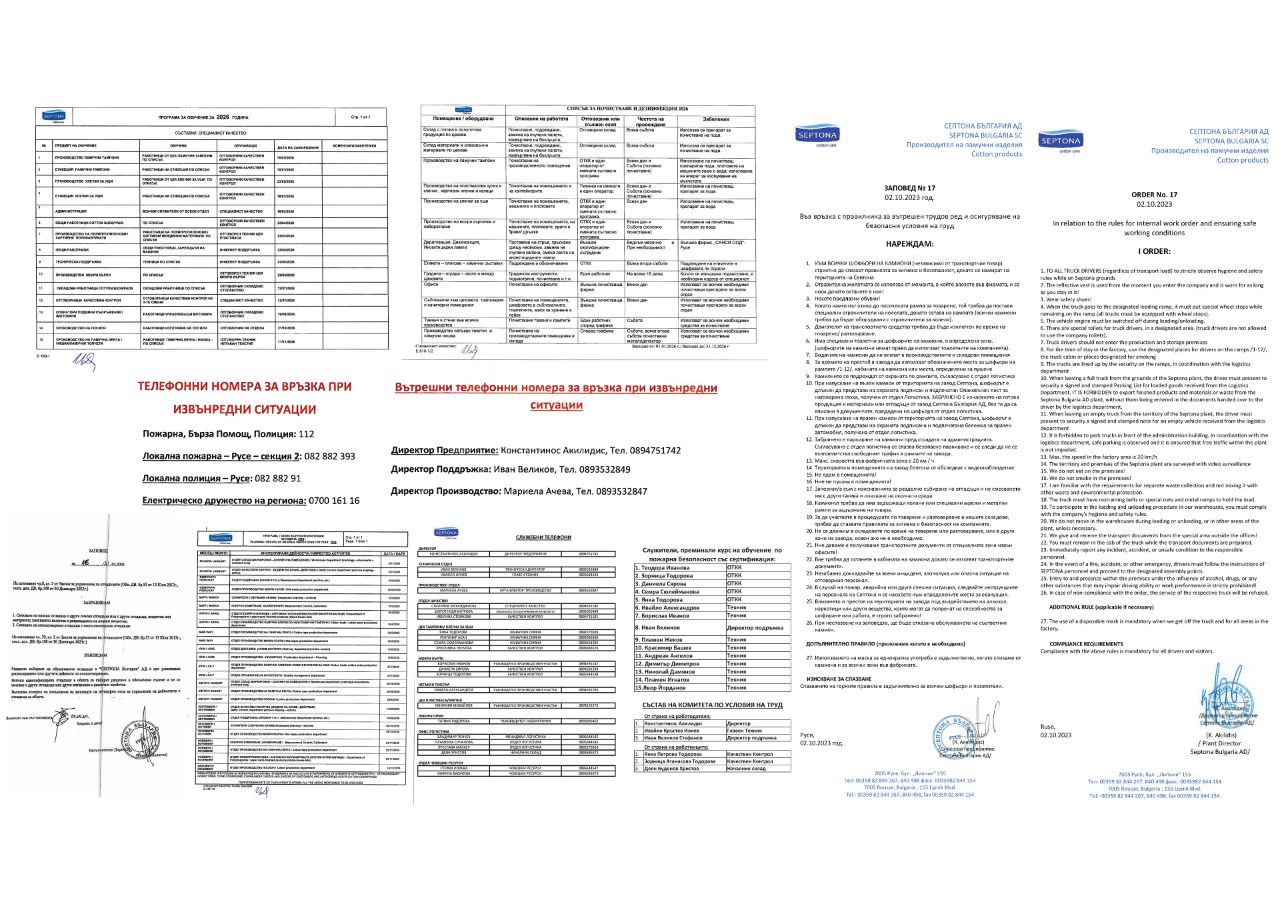
==== apk/app/src/main/assets/web/index.html @ a7119142 "v3: robust offline APK + CI auto-build APK: - Bundle full web app under assets/web/ — first-run copy" ====
<!doctype html>
<html lang="bg">
<head>
  <meta charset="utf-8" />
  <meta name="viewport" content="width=3840, initial-scale=1" />
  <meta http-equiv="X-UA-Compatible" content="IE=edge" />
  <title>Septona Bulgaria — Информационно табло</title>
  <link rel="preload" as="image" href="assets/board.jpg" />
  <link rel="preload" as="image" href="assets/cotton-bg-1.jpg" />
  <link rel="preload" as="image" href="assets/septona-logo.png" />
  <link rel="stylesheet" href="style.css" />
</head>
<body>

  <!-- ============ DOCS VIEW ============ -->
  <section class="view view-docs is-active" id="docsView" aria-label="Документи">
    <img class="board-img" src="assets/board.jpg" alt="Информационно табло — актуални заповеди, програми и телефони" />
    <!-- Sub-pixel drift wrapper handles pixel-level anti-burn-in shift -->
  </section>

  <!-- ============ SPLASH VIEW (burn-in relief) ============ -->
  <section class="view view-splash" id="splashView" aria-hidden="true">
    <div class="stage">
      <div class="bg-slide bg-slide-1 is-active" id="bgSlide1"></div>
      <div class="bg-slide bg-slide-2"          id="bgSlide2"></div>
      <div class="bg-vignette"></div>

      <div class="particles" id="particles"></div>

      <div class="live-clock">
        <div class="clock-time" id="clockTime">00:00:00</div>
        <div class="clock-date" id="clockDate"></div>
      </div>

      <div class="logo-center">
        <img class="logo-img" src="assets/septona-logo.png" alt="Septona Bulgaria" />
      </div>
    </div>
  </section>

  <script src="app.js"></script>
</body>
</html>
---- apk/app/src/main/assets/web/style.css ----
/* =========================================================
   iiyama LH6560UHS-B2AG · 3840 × 2160 signage
   - Docs view: full-screen master board image
   - Splash view: crossfading Septona cotton bg + particles + logo + clock
   - Views crossfade every 15 min (docs) / 30 s (splash)
   ========================================================= */

:root {
  --ease-out: cubic-bezier(0.16, 1, 0.3, 1);
  --splash-bg: #07102e;
}

*, *::before, *::after { box-sizing: border-box; margin: 0; padding: 0; }

html, body {
  width: 100%; height: 100%;
  overflow: hidden;
  background: #000;
  font-family: 'Helvetica Neue', 'Segoe UI', Arial, sans-serif;
  -webkit-font-smoothing: antialiased;
  color: #fff;
  user-select: none;
}

/* ---------- View system: two full-screen layers, crossfaded ---------- */
.view {
  position: fixed;
  inset: 0;
  opacity: 0;
  pointer-events: none;
  transition: opacity 1.6s ease-in-out;
  z-index: 1;
}
.view.is-active {
  opacity: 1;
  z-index: 2;
}

/* =========================================================
   DOCS VIEW
   ========================================================= */
.view-docs {
  background: #ffffff;
  display: block;
}

.board-img {
  display: block;
  width: 100vw;
  height: 100vh;
  object-fit: contain;
  object-position: center;
  /* Sub-pixel drift to shift the entire image ±3 px over 10 minutes.
     Prevents static pixels from developing burn-in without being noticeable. */
  animation: pixel-drift 600s ease-in-out infinite;
  will-change: transform;
}

@keyframes pixel-drift {
  0%   { transform: translate(0px,  0px); }
  25%  { transform: translate(3px,  2px); }
  50%  { transform: translate(-2px, 3px); }
  75%  { transform: translate(2px, -3px); }
  100% { transform: translate(0px,  0px); }
}

/* =========================================================
   SPLASH VIEW  (adapted from provided s.html)
   ========================================================= */
.view-splash { background: var(--splash-bg); }

.stage {
  position: relative;
  width: 100vw; height: 100vh;
  overflow: hidden;
}

/* Background crossfade */
.bg-slide {
  position: absolute; inset: 0;
  background-size: cover;
  background-position: center;
  z-index: 1;
  opacity: 0;
  transition: opacity 2.4s ease-in-out;
}
.bg-slide.is-active { opacity: 1; }
.bg-slide-1 { background-image: url('assets/cotton-bg-2.jpg'); }
.bg-slide-2 { background-image: url('assets/cotton-bg-1.jpg'); }

/* Vignette overlay */
.bg-vignette {
  position: absolute; inset: 0;
  z-index: 2;
  background: radial-gradient(
    ellipse 60% 60% at 50% 50%,
    rgba(12, 12, 15, 0.30) 0%,
    rgba(22, 19, 19, 0.21) 100%
  );
  pointer-events: none;
}

/* Floating particles */
.particles {
  position: absolute; inset: 0;
  z-index: 3;
  pointer-events: none;
}
.particle {
  position: absolute;
  border-radius: 50%;
  background: rgba(255, 255, 255, 0.72);
  filter: blur(1px);
  animation: floatUp linear infinite;
}
@keyframes floatUp {
  0%   { transform: translateY(0)     translateX(0);   opacity: 0; }
  5%   { opacity: 1; }
  95%  { opacity: 0.4; }
  100% { transform: translateY(-110vh) translateX(30px); opacity: 0; }
}

/* Clock (top-right) */
.live-clock {
  position: absolute;
  top: clamp(24px, 3vh, 60px);
  right: clamp(32px, 4vw, 80px);
  z-index: 12;
  text-align: right;
  opacity: 0;
  animation: riseIn 0.9s 0.6s var(--ease-out) forwards;
}
.clock-time {
  font-size: clamp(32px, 3.2vw, 76px);
  font-weight: 200;
  color: rgba(255,255,255,0.92);
  letter-spacing: 0.06em;
  font-variant-numeric: tabular-nums;
  text-shadow: 0 2px 22px rgba(0,0,0,0.65);
}
.clock-date {
  font-size: clamp(12px, 0.95vw, 22px);
  color: rgba(255,255,255,0.55);
  letter-spacing: 0.16em;
  text-transform: uppercase;
  margin-top: 6px;
  text-shadow: 0 1px 10px rgba(0,0,0,0.5);
}

/* Centered pulsing logo */
.logo-center {
  position: absolute; inset: 0;
  z-index: 10;
  display: flex;
  align-items: center;
  justify-content: center;
  opacity: 0;
  animation: riseIn 1.2s 0.4s var(--ease-out) forwards;
}
.logo-img {
  width: clamp(360px, 40vw, 1400px);
  height: auto;
  filter:
    drop-shadow(0 0 60px rgba(255, 255, 255, 0.55))
    drop-shadow(0 4px 20px rgba(255, 255, 255, 0.8));
  animation: logoPulse 7s 1.6s ease-in-out infinite;
}
@keyframes logoPulse {
  0%, 100% {
    filter:
      drop-shadow(0 0 50px rgba(255, 255, 255, 1))
      drop-shadow(0 4px 20px rgba(255, 255, 255, 0.92));
  }
  50% {
    filter:
      drop-shadow(0 0 80px rgba(255, 255, 255, 0.40))
      drop-shadow(0 6px 28px rgba(114, 114, 114, 0.65));
  }
}

@keyframes riseIn {
  from { opacity: 0; transform: translateY(22px); }
  to   { opacity: 1; transform: translateY(0); }
}
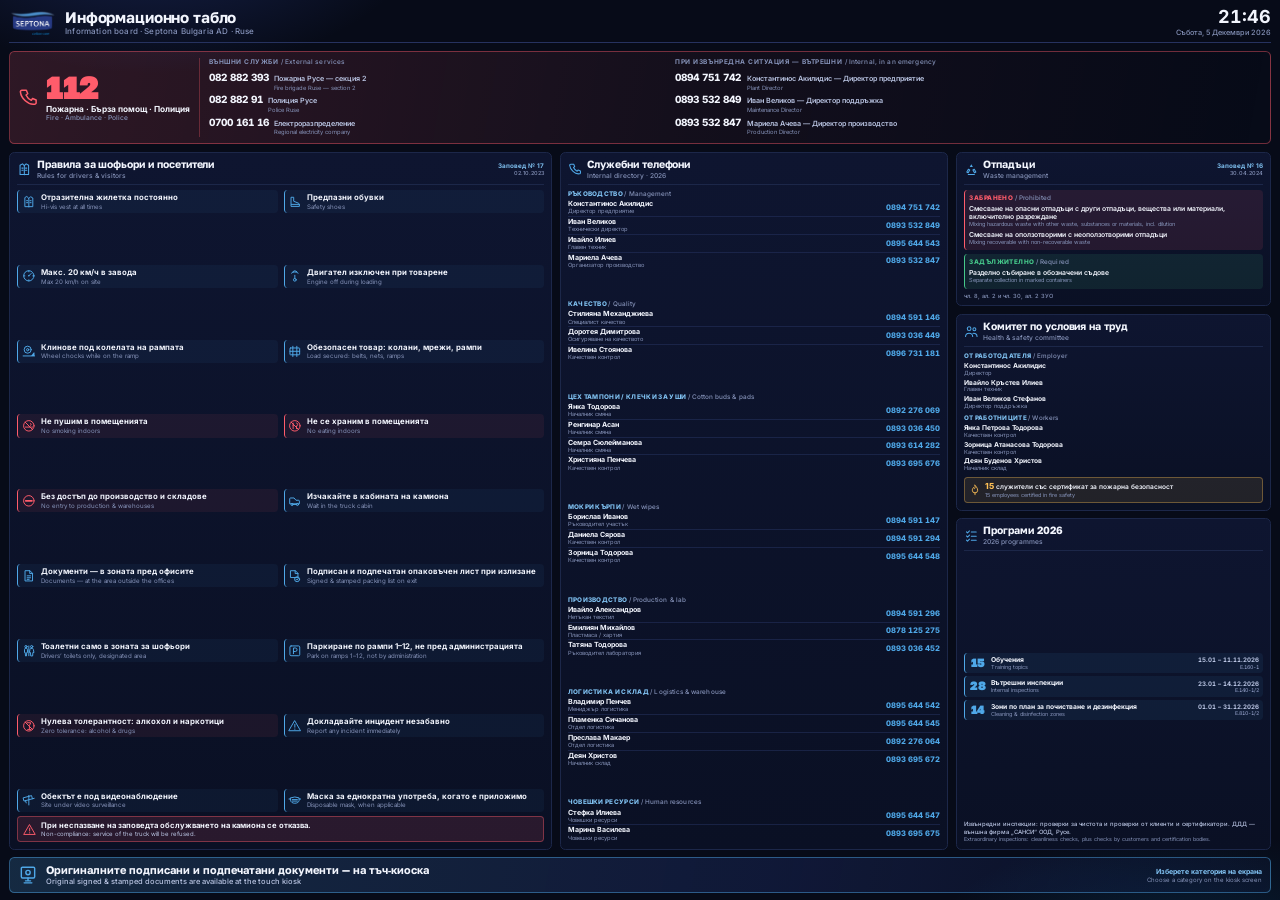
==== commit 3bcc8b39: "Replace rasterised board with live HTML at true panel resolution The docs view was a single 3840x216" ====
--- a/apk/app/src/main/assets/web/index.html
+++ b/apk/app/src/main/assets/web/index.html
@@ -2,20 +2,426 @@
 <html lang="bg">
 <head>
   <meta charset="utf-8" />
-  <meta name="viewport" content="width=3840, initial-scale=1" />
+  <!-- Must be device-width: a fixed width=3840 combined with initial-scale=1 makes the
+       panel render only the top-left 1920x1080 of the page. -->
+  <meta name="viewport" content="width=device-width, initial-scale=1, maximum-scale=1, minimum-scale=1, user-scalable=no, viewport-fit=cover" />
   <meta http-equiv="X-UA-Compatible" content="IE=edge" />
   <title>Septona Bulgaria — Информационно табло</title>
-  <link rel="preload" as="image" href="assets/board.jpg" />
+  <!-- No `crossorigin` here on purpose: the APK loads this page from a file://
+       origin, where a CORS-mode font fetch is rejected outright. Same-origin
+       preload works on both file:// and https://. -->
+  <link rel="preload" as="font" type="font/woff2" href="assets/fonts/golos-cyrillic.woff2" />
+  <link rel="preload" as="font" type="font/woff2" href="assets/fonts/inter-cyrillic.woff2" />
   <link rel="preload" as="image" href="assets/cotton-bg-1.jpg" />
   <link rel="preload" as="image" href="assets/septona-logo.png" />
   <link rel="stylesheet" href="style.css" />
 </head>
 <body>
 
+<!-- ============================================================
+     ICON SPRITE
+     ISO-7010-inspired pictograms. Stroke-based, inherit currentColor,
+     so a single sprite serves every accent colour on the board.
+     ============================================================ -->
+<svg class="sprite" aria-hidden="true" focusable="false">
+  <defs>
+    <!-- hi-vis vest -->
+    <symbol id="i-vest" viewBox="0 0 24 24">
+      <path d="M9 3l3 3 3-3 4 2.2v15.3H5V5.2z"/><path d="M12 6v15"/>
+      <path d="M8 10h2M8 13.5h2M14 10h2M14 13.5h2"/>
+    </symbol>
+    <!-- safety boot -->
+    <symbol id="i-boot" viewBox="0 0 24 24">
+      <path d="M6 4h4v7l8 3.2c1.4.6 2 1.6 2 3.1V20H6z"/><path d="M6 16.5h14"/>
+    </symbol>
+    <!-- speed limit -->
+    <symbol id="i-speed" viewBox="0 0 24 24">
+      <circle cx="12" cy="12" r="9"/><path d="M12 12l4.2-4.2"/><circle cx="12" cy="12" r="1.4" fill="currentColor" stroke="none"/>
+      <path d="M12 3v2M21 12h-2M12 21v-2M3 12h2"/>
+    </symbol>
+    <!-- engine off -->
+    <symbol id="i-engine" viewBox="0 0 24 24">
+      <path d="M8.5 4.5a5 5 0 017 0"/><path d="M6.2 7.2a8.5 8.5 0 0111.6 0"/>
+      <path d="M12 11v5"/><circle cx="12" cy="19" r="2.4"/>
+    </symbol>
+    <!-- wheel chock -->
+    <symbol id="i-chock" viewBox="0 0 24 24">
+      <circle cx="10" cy="10" r="6.2"/><circle cx="10" cy="10" r="2"/>
+      <path d="M2 21h20"/><path d="M16 21l4.5-6H22v6z" fill="currentColor" stroke="none"/>
+    </symbol>
+    <!-- secured load -->
+    <symbol id="i-strap" viewBox="0 0 24 24">
+      <rect x="3.5" y="7" width="17" height="12" rx="1"/><path d="M8.5 4v18M15.5 4v18"/>
+      <path d="M3.5 12.8h17"/>
+    </symbol>
+    <!-- no smoking -->
+    <symbol id="i-nosmoke" viewBox="0 0 24 24">
+      <circle cx="12" cy="12" r="9.2"/><path d="M5.5 5.5L18.5 18.5"/>
+      <path d="M6 14.2h9"/><path d="M17 14.2h1.6"/><path d="M15 11.2c1.6-.9 1.6-2.4 0-3.4"/>
+    </symbol>
+    <!-- no eating -->
+    <symbol id="i-noeat" viewBox="0 0 24 24">
+      <circle cx="12" cy="12" r="9.2"/><path d="M5.5 5.5L18.5 18.5"/>
+      <path d="M9 7.2v4.2M9 11.4V17"/><path d="M15 7.2c1.4 0 2 1 2 2.4S16.4 12 15 12v5"/>
+    </symbol>
+    <!-- no entry -->
+    <symbol id="i-noentry" viewBox="0 0 24 24">
+      <circle cx="12" cy="12" r="9.2"/><path d="M6.6 12h10.8" stroke-width="3.2"/>
+    </symbol>
+    <!-- stay in cabin -->
+    <symbol id="i-cabin" viewBox="0 0 24 24">
+      <path d="M3 16.5V8.5A1.5 1.5 0 014.5 7h6.2l3.3 4h4.5A1.5 1.5 0 0120 12.5v4z"/>
+      <circle cx="7.2" cy="18.4" r="1.9"/><circle cx="16.6" cy="18.4" r="1.9"/>
+      <path d="M9 18.4h5.7"/>
+    </symbol>
+    <!-- documents -->
+    <symbol id="i-doc" viewBox="0 0 24 24">
+      <path d="M6 3h8l4.5 4.5V21H6z"/><path d="M13.6 3v5h4.9"/><path d="M9 12h6M9 15.4h6M9 18.2h3.6"/>
+    </symbol>
+    <!-- signed &amp; stamped -->
+    <symbol id="i-stamp" viewBox="0 0 24 24">
+      <path d="M5 3h8l4.5 4.5V15H5z"/><path d="M12.6 3v5h4.9"/>
+      <circle cx="16" cy="18" r="4.4"/><path d="M14.1 18l1.5 1.6 2.5-3"/>
+    </symbol>
+    <!-- toilets -->
+    <symbol id="i-toilet" viewBox="0 0 24 24">
+      <circle cx="7" cy="4.6" r="2"/><path d="M7 7.2c-1.7 0-2.6 1-2.6 2.6V15h1.3l.5 6h1.6l.5-6h1.3V9.8C9.6 8.2 8.7 7.2 7 7.2z"/>
+      <circle cx="17" cy="4.6" r="2"/><path d="M17 7.2c-1.8 0-2.7 1-3 2.6L13 15h1.9l.4 6h3.4l.4-6H21l-1-5.2c-.3-1.6-1.2-2.6-3-2.6z"/>
+      <path d="M12 3.4v17.2"/>
+    </symbol>
+    <!-- parking -->
+    <symbol id="i-parking" viewBox="0 0 24 24">
+      <rect x="3.4" y="3.4" width="17.2" height="17.2" rx="2"/>
+      <path d="M9.6 17V7h3.2a3.1 3.1 0 010 6.2H9.6"/>
+    </symbol>
+    <!-- no alcohol / drugs -->
+    <symbol id="i-noalcohol" viewBox="0 0 24 24">
+      <circle cx="12" cy="12" r="9.2"/><path d="M5.5 5.5L18.5 18.5"/>
+      <path d="M8.6 6.6h6.8l-2.4 5v5.8"/><path d="M10 18.6h5.2"/>
+    </symbol>
+    <!-- report incident -->
+    <symbol id="i-alert" viewBox="0 0 24 24">
+      <path d="M12 3.4L22 20.6H2z"/><path d="M12 9.4v5"/>
+      <circle cx="12" cy="17.6" r="1.1" fill="currentColor" stroke="none"/>
+    </symbol>
+    <!-- CCTV -->
+    <symbol id="i-cctv" viewBox="0 0 24 24">
+      <path d="M2.6 8.4l14.2-3.8 1.5 5.6L4.1 14z"/><path d="M6 13.2l1.4 4.2"/>
+      <path d="M12 4.2V21"/><path d="M18.3 10.2l3.1-.8"/>
+    </symbol>
+    <!-- face mask -->
+    <symbol id="i-mask" viewBox="0 0 24 24">
+      <path d="M4.5 8.6l7.5-1.6 7.5 1.6v4.6c0 2.6-3.4 4.8-7.5 4.8s-7.5-2.2-7.5-4.8z"/>
+      <path d="M4.5 10.6H1.8M22.2 10.6h-2.7"/><path d="M7.5 11.6h9M7.5 14.2h9"/>
+    </symbol>
+    <!-- waste / recycling -->
+    <symbol id="i-waste" viewBox="0 0 24 24">
+      <path d="M12 3.6l2.6 4.4h-5.2z" fill="currentColor" stroke="none"/>
+      <path d="M4.6 16.4l2.6-4.5 2.2 1.3-2.6 4.5z"/><path d="M19.4 16.4l-2.6-4.5-2.2 1.3 2.6 4.5z"/>
+      <path d="M7 20.4h10"/>
+    </symbol>
+    <!-- kiosk / touch -->
+    <symbol id="i-kiosk" viewBox="0 0 24 24">
+      <rect x="4" y="2.6" width="16" height="13" rx="1.4"/><path d="M9 19h6M12 15.6V19"/>
+      <path d="M7.4 21.4h9.2"/>
+      <circle cx="12" cy="9" r="2.6"/>
+    </symbol>
+    <!-- phone -->
+    <symbol id="i-phone" viewBox="0 0 24 24">
+      <path d="M6.4 3.6h3l1.6 4-2 1.4a12 12 0 006 6l1.4-2 4 1.6v3c0 1-.8 1.8-1.8 1.7C11.3 20.5 3.5 12.7 2.7 5.4A1.7 1.7 0 014.4 3.6z"/>
+    </symbol>
+    <!-- checklist / programme -->
+    <symbol id="i-list" viewBox="0 0 24 24">
+      <path d="M4 6.2l1.8 1.8L9 4.8"/><path d="M4 13l1.8 1.8L9 11.6"/><path d="M4 19.8l1.8 1.8L9 18.4"/>
+      <path d="M12 6.6h8M12 13.4h8M12 20.2h8"/>
+    </symbol>
+    <!-- committee / people -->
+    <symbol id="i-people" viewBox="0 0 24 24">
+      <circle cx="8.4" cy="7.6" r="3"/><path d="M2.6 20.4c0-3.2 2.6-5.4 5.8-5.4s5.8 2.2 5.8 5.4"/>
+      <circle cx="17" cy="8.6" r="2.4"/><path d="M14.6 15.4c2.8-.6 6.8.6 6.8 5"/>
+    </symbol>
+    <!-- fire -->
+    <symbol id="i-fire" viewBox="0 0 24 24">
+      <path d="M12 2.6s5.4 4.6 5.4 9.8a5.4 5.4 0 01-10.8 0C6.6 9.6 9 7 9 7s.6 2.2 2 2.2c1.6 0 1.6-4.4 1-6.6z"/>
+      <path d="M12 21.4v-4"/>
+    </symbol>
+  </defs>
+</svg>
+
   <!-- ============ DOCS VIEW ============ -->
-  <section class="view view-docs is-active" id="docsView" aria-label="Документи">
-    <img class="board-img" src="assets/board.jpg" alt="Информационно табло — актуални заповеди, програми и телефони" />
-    <!-- Sub-pixel drift wrapper handles pixel-level anti-burn-in shift -->
+  <section class="view view-docs is-active" id="docsView" aria-label="Информационно табло">
+    <div class="board" id="board">
+
+      <!-- ---------- HEADER ---------- -->
+      <header class="hdr">
+        <img class="hdr-logo" src="assets/septona-logo.png" alt="Septona Bulgaria" />
+        <div class="hdr-title">
+          <h1>Информационно табло</h1>
+          <p lang="en">Information board &middot; Septona Bulgaria AD &middot; Ruse</p>
+        </div>
+        <div class="hdr-meta">
+          <div class="hdr-clock" id="boardTime">--:--</div>
+          <div class="hdr-date" id="boardDate"></div>
+        </div>
+      </header>
+
+      <!-- ---------- EMERGENCY STRIP ---------- -->
+      <section class="emg" aria-label="Спешни телефони">
+        <div class="emg-112">
+          <svg class="emg-112-ico"><use href="#i-phone"/></svg>
+          <div class="emg-112-body">
+            <div class="emg-112-num">112</div>
+            <div class="emg-112-lbl">Пожарна &middot; Бърза помощ &middot; Полиция</div>
+            <div class="emg-112-lbl-en" lang="en">Fire &middot; Ambulance &middot; Police</div>
+          </div>
+        </div>
+
+        <div class="emg-grid">
+          <div class="emg-col">
+            <div class="emg-col-hd">Външни служби <span lang="en">/ External services</span></div>
+            <div class="emg-row">
+              <span class="emg-num">082 882 393</span>
+              <span class="emg-who">Пожарна Русе — секция 2<em lang="en">Fire brigade Ruse — section 2</em></span>
+            </div>
+            <div class="emg-row">
+              <span class="emg-num">082 882 91</span>
+              <span class="emg-who">Полиция Русе<em lang="en">Police Ruse</em></span>
+            </div>
+            <div class="emg-row">
+              <span class="emg-num">0700 161 16</span>
+              <span class="emg-who">Електроразпределение<em lang="en">Regional electricity company</em></span>
+            </div>
+          </div>
+
+          <div class="emg-col">
+            <div class="emg-col-hd">При извънредна ситуация — вътрешни <span lang="en">/ Internal, in an emergency</span></div>
+            <div class="emg-row">
+              <span class="emg-num">0894 751 742</span>
+              <span class="emg-who">Константинос Акилидис — Директор предприятие<em lang="en">Plant Director</em></span>
+            </div>
+            <div class="emg-row">
+              <span class="emg-num">0893 532 849</span>
+              <span class="emg-who">Иван Великов — Директор поддръжка<em lang="en">Maintenance Director</em></span>
+            </div>
+            <div class="emg-row">
+              <span class="emg-num">0893 532 847</span>
+              <span class="emg-who">Мариела Ачева — Директор производство<em lang="en">Production Director</em></span>
+            </div>
+          </div>
+        </div>
+      </section>
+
+      <!-- ---------- MAIN BAND ---------- -->
+      <div class="band">
+
+        <!-- ===== CARD: ORDER No.17 ===== -->
+        <section class="card card-rules">
+          <div class="card-hd">
+            <svg class="card-ico"><use href="#i-vest"/></svg>
+            <div class="card-hd-txt">
+              <h2>Правила за шофьори и посетители</h2>
+              <p lang="en">Rules for drivers &amp; visitors</p>
+            </div>
+            <span class="doc-ref">Заповед № 17<em>02.10.2023</em></span>
+          </div>
+
+          <ul class="rules">
+            <li><svg class="r-ico"><use href="#i-vest"/></svg><span class="r-bg">Отразителна жилетка постоянно</span><span class="r-en" lang="en">Hi-vis vest at all times</span></li>
+            <li><svg class="r-ico"><use href="#i-boot"/></svg><span class="r-bg">Предпазни обувки</span><span class="r-en" lang="en">Safety shoes</span></li>
+            <li><svg class="r-ico"><use href="#i-speed"/></svg><span class="r-bg">Макс. 20 км/ч в завода</span><span class="r-en" lang="en">Max 20 km/h on site</span></li>
+            <li><svg class="r-ico"><use href="#i-engine"/></svg><span class="r-bg">Двигател изключен при товарене</span><span class="r-en" lang="en">Engine off during loading</span></li>
+            <li><svg class="r-ico"><use href="#i-chock"/></svg><span class="r-bg">Клинове под колелата на рампата</span><span class="r-en" lang="en">Wheel chocks while on the ramp</span></li>
+            <li><svg class="r-ico"><use href="#i-strap"/></svg><span class="r-bg">Обезопасен товар: колани, мрежи, рампи</span><span class="r-en" lang="en">Load secured: belts, nets, ramps</span></li>
+            <li><svg class="r-ico r-no"><use href="#i-nosmoke"/></svg><span class="r-bg">Не пушим в помещенията</span><span class="r-en" lang="en">No smoking indoors</span></li>
+            <li><svg class="r-ico r-no"><use href="#i-noeat"/></svg><span class="r-bg">Не се храним в помещенията</span><span class="r-en" lang="en">No eating indoors</span></li>
+            <li><svg class="r-ico r-no"><use href="#i-noentry"/></svg><span class="r-bg">Без достъп до производство и складове</span><span class="r-en" lang="en">No entry to production &amp; warehouses</span></li>
+            <li><svg class="r-ico"><use href="#i-cabin"/></svg><span class="r-bg">Изчакайте в кабината на камиона</span><span class="r-en" lang="en">Wait in the truck cabin</span></li>
+            <li><svg class="r-ico"><use href="#i-doc"/></svg><span class="r-bg">Документи — в зоната пред офисите</span><span class="r-en" lang="en">Documents — at the area outside the offices</span></li>
+            <li><svg class="r-ico"><use href="#i-stamp"/></svg><span class="r-bg">Подписан и подпечатан опаковъчен лист при излизане</span><span class="r-en" lang="en">Signed &amp; stamped packing list on exit</span></li>
+            <li><svg class="r-ico"><use href="#i-toilet"/></svg><span class="r-bg">Тоалетни само в зоната за шофьори</span><span class="r-en" lang="en">Drivers&rsquo; toilets only, designated area</span></li>
+            <li><svg class="r-ico"><use href="#i-parking"/></svg><span class="r-bg">Паркиране по рампи 1&ndash;12, не пред администрацията</span><span class="r-en" lang="en">Park on ramps 1&ndash;12, not by administration</span></li>
+            <li><svg class="r-ico r-no"><use href="#i-noalcohol"/></svg><span class="r-bg">Нулева толерантност: алкохол и наркотици</span><span class="r-en" lang="en">Zero tolerance: alcohol &amp; drugs</span></li>
+            <li><svg class="r-ico"><use href="#i-alert"/></svg><span class="r-bg">Докладвайте инцидент незабавно</span><span class="r-en" lang="en">Report any incident immediately</span></li>
+            <li><svg class="r-ico"><use href="#i-cctv"/></svg><span class="r-bg">Обектът е под видеонаблюдение</span><span class="r-en" lang="en">Site under video surveillance</span></li>
+            <li><svg class="r-ico"><use href="#i-mask"/></svg><span class="r-bg">Маска за еднократна употреба, когато е приложимо</span><span class="r-en" lang="en">Disposable mask, when applicable</span></li>
+          </ul>
+
+          <p class="rules-warn">
+            <svg class="warn-ico"><use href="#i-alert"/></svg>
+            <span>При неспазване на заповедта обслужването на камиона се отказва.<em lang="en">Non-compliance: service of the truck will be refused.</em></span>
+          </p>
+        </section>
+
+        <!-- ===== CARD: PHONE DIRECTORY ===== -->
+        <section class="card card-dir">
+          <div class="card-hd">
+            <svg class="card-ico"><use href="#i-phone"/></svg>
+            <div class="card-hd-txt">
+              <h2>Служебни телефони</h2>
+              <p lang="en">Internal directory &middot; 2026</p>
+            </div>
+          </div>
+
+          <div class="dir">
+            <div class="dir-grp">
+              <h3>Ръководство <span lang="en">/ Management</span></h3>
+              <div class="dir-row"><b>Константинос Акилидис</b><i>Директор предприятие</i><span>0894 751 742</span></div>
+              <div class="dir-row"><b>Иван Великов</b><i>Технически директор</i><span>0893 532 849</span></div>
+              <div class="dir-row"><b>Ивайло Илиев</b><i>Главен техник</i><span>0895 644 543</span></div>
+              <div class="dir-row"><b>Мариела Ачева</b><i>Организатор производство</i><span>0893 532 847</span></div>
+            </div>
+
+            <div class="dir-grp">
+              <h3>Качество <span lang="en">/ Quality</span></h3>
+              <div class="dir-row"><b>Стилияна Механджиева</b><i>Специалист качество</i><span>0894 591 146</span></div>
+              <div class="dir-row"><b>Доротея Димитрова</b><i>Осигуряване на качеството</i><span>0893 036 449</span></div>
+              <div class="dir-row"><b>Ивелина Стоянова</b><i>Качествен контрол</i><span>0896 731 181</span></div>
+            </div>
+
+            <div class="dir-grp">
+              <h3>Цех тампони / клечки за уши <span lang="en">/ Cotton buds &amp; pads</span></h3>
+              <div class="dir-row"><b>Янка Тодорова</b><i>Началник смяна</i><span>0892 276 069</span></div>
+              <div class="dir-row"><b>Ренгинар Асан</b><i>Началник смяна</i><span>0893 036 450</span></div>
+              <div class="dir-row"><b>Семра Сюлейманова</b><i>Началник смяна</i><span>0893 614 282</span></div>
+              <div class="dir-row"><b>Християна Пенчева</b><i>Качествен контрол</i><span>0893 695 676</span></div>
+            </div>
+
+            <div class="dir-grp">
+              <h3>Мокри кърпи <span lang="en">/ Wet wipes</span></h3>
+              <div class="dir-row"><b>Борислав Иванов</b><i>Ръководител участък</i><span>0894 591 147</span></div>
+              <div class="dir-row"><b>Даниела Сярова</b><i>Качествен контрол</i><span>0894 591 294</span></div>
+              <div class="dir-row"><b>Зорница Тодорова</b><i>Качествен контрол</i><span>0895 644 548</span></div>
+            </div>
+
+            <div class="dir-grp">
+              <h3>Производство <span lang="en">/ Production &amp; lab</span></h3>
+              <div class="dir-row"><b>Ивайло Александров</b><i>Нетъкан текстил</i><span>0894 591 296</span></div>
+              <div class="dir-row"><b>Емилиян Михайлов</b><i>Пластмаса / хартия</i><span>0878 125 275</span></div>
+              <div class="dir-row"><b>Татяна Тодорова</b><i>Ръководител лаборатория</i><span>0893 036 452</span></div>
+            </div>
+
+            <div class="dir-grp">
+              <h3>Логистика и склад <span lang="en">/ Logistics &amp; warehouse</span></h3>
+              <div class="dir-row"><b>Владимир Пенчев</b><i>Мениджър логистика</i><span>0895 644 542</span></div>
+              <div class="dir-row"><b>Пламенка Сичанова</b><i>Отдел логистика</i><span>0895 644 545</span></div>
+              <div class="dir-row"><b>Преслава Макаер</b><i>Отдел логистика</i><span>0892 276 064</span></div>
+              <div class="dir-row"><b>Деян Христов</b><i>Началник склад</i><span>0893 695 672</span></div>
+            </div>
+
+            <div class="dir-grp">
+              <h3>Човешки ресурси <span lang="en">/ Human resources</span></h3>
+              <div class="dir-row"><b>Стефка Илиева</b><i>Човешки ресурси</i><span>0895 644 547</span></div>
+              <div class="dir-row"><b>Марина Василева</b><i>Човешки ресурси</i><span>0893 695 675</span></div>
+            </div>
+          </div>
+        </section>
+
+        <!-- ===== RIGHT STACK ===== -->
+        <div class="stack">
+
+          <!-- waste -->
+          <section class="card card-waste">
+            <div class="card-hd">
+              <svg class="card-ico"><use href="#i-waste"/></svg>
+              <div class="card-hd-txt">
+                <h2>Отпадъци</h2>
+                <p lang="en">Waste management</p>
+              </div>
+              <span class="doc-ref">Заповед № 16<em>30.04.2024</em></span>
+            </div>
+
+            <div class="wst-block wst-ban">
+              <div class="wst-lbl">Забранено <span lang="en">/ Prohibited</span></div>
+              <ul>
+                <li>Смесване на опасни отпадъци с други отпадъци, вещества или материали, включително разреждане<em lang="en">Mixing hazardous waste with other waste, substances or materials, incl. dilution</em></li>
+                <li>Смесване на оползотворими с неоползотворими отпадъци<em lang="en">Mixing recoverable with non-recoverable waste</em></li>
+              </ul>
+            </div>
+
+            <div class="wst-block wst-req">
+              <div class="wst-lbl">Задължително <span lang="en">/ Required</span></div>
+              <ul>
+                <li>Разделно събиране в обозначени съдове<em lang="en">Separate collection in marked containers</em></li>
+              </ul>
+            </div>
+            <p class="wst-legal">чл.&nbsp;8, ал.&nbsp;2 и чл.&nbsp;30, ал.&nbsp;2 ЗУО</p>
+          </section>
+
+          <!-- committee -->
+          <section class="card card-kut">
+            <div class="card-hd">
+              <svg class="card-ico"><use href="#i-people"/></svg>
+              <div class="card-hd-txt">
+                <h2>Комитет по условия на труд</h2>
+                <p lang="en">Health &amp; safety committee</p>
+              </div>
+            </div>
+            <div class="kut">
+              <div class="kut-side">
+                <h3>От работодателя <span lang="en">/ Employer</span></h3>
+                <p>Константинос Акилидис <i>Директор</i></p>
+                <p>Ивайло Кръстев Илиев <i>Главен техник</i></p>
+                <p>Иван Великов Стефанов <i>Директор поддръжка</i></p>
+              </div>
+              <div class="kut-side">
+                <h3>От работниците <span lang="en">/ Workers</span></h3>
+                <p>Янка Петрова Тодорова <i>Качествен контрол</i></p>
+                <p>Зорница Атанасова Тодорова <i>Качествен контрол</i></p>
+                <p>Деян Буденов Христов <i>Началник склад</i></p>
+              </div>
+            </div>
+            <p class="kut-fire">
+              <svg class="kut-fire-ico"><use href="#i-fire"/></svg>
+              <span><b>15</b> служители със сертификат за пожарна безопасност<em lang="en">15 employees certified in fire safety</em></span>
+            </p>
+          </section>
+
+          <!-- 2026 programmes -->
+          <section class="card card-prog">
+            <div class="card-hd">
+              <svg class="card-ico"><use href="#i-list"/></svg>
+              <div class="card-hd-txt">
+                <h2>Програми 2026</h2>
+                <p lang="en">2026 programmes</p>
+              </div>
+            </div>
+            <div class="prog">
+              <div class="prog-row">
+                <span class="prog-n">15</span>
+                <span class="prog-t">Обучения<em lang="en">Training topics</em></span>
+                <span class="prog-d">15.01 &ndash; 11.11.2026<em>E.160-1</em></span>
+              </div>
+              <div class="prog-row">
+                <span class="prog-n">28</span>
+                <span class="prog-t">Вътрешни инспекции<em lang="en">Internal inspections</em></span>
+                <span class="prog-d">23.01 &ndash; 14.12.2026<em>E.140-1/2</em></span>
+              </div>
+              <div class="prog-row">
+                <span class="prog-n">14</span>
+                <span class="prog-t">Зони по план за почистване и дезинфекция<em lang="en">Cleaning &amp; disinfection zones</em></span>
+                <span class="prog-d">01.01 &ndash; 31.12.2026<em>E.810-1/2</em></span>
+              </div>
+            </div>
+            <p class="prog-note">Извънредни инспекции: проверки за чистота и проверки от клиенти и сертификатори. ДДД — външна фирма „САНСИ“ ООД, Русе.<em lang="en">Extraordinary inspections: cleanliness checks, plus checks by customers and certification bodies.</em></p>
+          </section>
+
+        </div><!-- /stack -->
+      </div><!-- /band -->
+
+      <!-- ---------- FOOTER / KIOSK CTA ---------- -->
+      <footer class="cta">
+        <svg class="cta-ico"><use href="#i-kiosk"/></svg>
+        <div class="cta-txt">
+          <div class="cta-bg">Оригиналните подписани и подпечатани документи — на тъч&#8209;киоска</div>
+          <div class="cta-en" lang="en">Original signed &amp; stamped documents are available at the touch kiosk</div>
+        </div>
+        <div class="cta-hint">
+          <span>Изберете категория на екрана</span>
+          <em lang="en">Choose a category on the kiosk screen</em>
+        </div>
+      </footer>
+
+    </div><!-- /board -->
   </section>
 
   <!-- ============ SPLASH VIEW (burn-in relief) ============ -->
--- a/apk/app/src/main/assets/web/style.css
+++ b/apk/app/src/main/assets/web/style.css
@@ -1,184 +1,541 @@
-/* =========================================================
-   iiyama LH6560UHS-B2AG · 3840 × 2160 signage
-   - Docs view: full-screen master board image
-   - Splash view: crossfading Septona cotton bg + particles + logo + clock
-   - Views crossfade every 15 min (docs) / 30 s (splash)
-   ========================================================= */
-
+/* ============================================================
+   iiyama-docs-wall — Septona information board
+   Target panel: iiyama LH6560UHS-B2AG, 65" 3840x2160 landscape, no touch.
+
+   SCALING MODEL
+   -------------
+   The whole board is authored against a 3840px-wide canvas, but nothing is
+   sized in absolute px. `html { font-size }` is derived from the viewport
+   width so that 1rem === 10px when the viewport is 3840 CSS px wide.
+   Every dimension below is in rem, so the layout reflows *proportionally*
+   to whatever the panel actually reports (1920@2x, 3840@1x, 1280@3x ...).
+
+   This is deliberately NOT a `transform: scale()` approach: a scaled layer
+   can be rasterised once and then stretched by the compositor, which is
+   exactly the softness we are trying to eliminate. Reflowing instead means
+   glyphs are always rasterised at their true final size, so text lands on
+   the panel's real pixel grid and stays sharp.
+   ============================================================ */
+
+/* ---------- Fonts (bundled, offline) ----------
+   Golos Text: Cyrillic-native display face (Paratype) — correct Bulgarian
+   letterforms. Inter: body/data, excellent at small optical sizes.        */
+@font-face {
+  font-family: 'Golos';
+  src: url('assets/fonts/golos-cyrillic.woff2') format('woff2');
+  font-weight: 400 900; font-style: normal; font-display: block;
+  unicode-range: U+0301, U+0400-045F, U+0490-0491, U+04B0-04B1, U+2116;
+}
+@font-face {
+  font-family: 'Golos';
+  src: url('assets/fonts/golos-cyrillic-ext.woff2') format('woff2');
+  font-weight: 400 900; font-style: normal; font-display: block;
+  unicode-range: U+0460-052F, U+1C80-1C8A, U+20B4, U+2DE0-2DFF, U+A640-A69F, U+FE2E-FE2F;
+}
+@font-face {
+  font-family: 'Golos';
+  src: url('assets/fonts/golos-latin.woff2') format('woff2');
+  font-weight: 400 900; font-style: normal; font-display: block;
+  unicode-range: U+0000-00FF, U+0131, U+0152-0153, U+02BB-02BC, U+02C6, U+02DA, U+02DC, U+0304, U+0308, U+0329, U+2000-206F, U+20AC, U+2122, U+2191, U+2193, U+2212, U+2215, U+FEFF, U+FFFD;
+}
+@font-face {
+  font-family: 'Golos';
+  src: url('assets/fonts/golos-latin-ext.woff2') format('woff2');
+  font-weight: 400 900; font-style: normal; font-display: block;
+  unicode-range: U+0100-02BA, U+02BD-02C5, U+02C7-02CC, U+02CE-02D7, U+02DD-02FF, U+0304, U+0308, U+0329, U+1D00-1DBF, U+1E00-1E9F, U+1EF2-1EFF, U+2020, U+20A0-20AB, U+20AD-20C0, U+2113, U+2C60-2C7F, U+A720-A7FF;
+}
+@font-face {
+  font-family: 'InterB';
+  src: url('assets/fonts/inter-cyrillic.woff2') format('woff2');
+  font-weight: 400 800; font-style: normal; font-display: block;
+  unicode-range: U+0301, U+0400-045F, U+0490-0491, U+04B0-04B1, U+2116;
+}
+@font-face {
+  font-family: 'InterB';
+  src: url('assets/fonts/inter-cyrillic-ext.woff2') format('woff2');
+  font-weight: 400 800; font-style: normal; font-display: block;
+  unicode-range: U+0460-052F, U+1C80-1C8A, U+20B4, U+2DE0-2DFF, U+A640-A69F, U+FE2E-FE2F;
+}
+@font-face {
+  font-family: 'InterB';
+  src: url('assets/fonts/inter-latin.woff2') format('woff2');
+  font-weight: 400 800; font-style: normal; font-display: block;
+  unicode-range: U+0000-00FF, U+0131, U+0152-0153, U+02BB-02BC, U+02C6, U+02DA, U+02DC, U+0304, U+0308, U+0329, U+2000-206F, U+20AC, U+2122, U+2191, U+2193, U+2212, U+2215, U+FEFF, U+FFFD;
+}
+@font-face {
+  font-family: 'InterB';
+  src: url('assets/fonts/inter-latin-ext.woff2') format('woff2');
+  font-weight: 400 800; font-style: normal; font-display: block;
+  unicode-range: U+0100-02BA, U+02BD-02C5, U+02C7-02CC, U+02CE-02D7, U+02DD-02FF, U+0304, U+0308, U+0329, U+1D00-1DBF, U+1E00-1E9F, U+1EF2-1EFF, U+2020, U+20A0-20AB, U+20AD-20C0, U+2113, U+2C60-2C7F, U+A720-A7FF;
+}
+
+/* ---------- Palette ----------
+   Derived from the Septona logo: navy #263982, cyan #107cc0, sky #4d92ce.
+   Dark ground is deliberate on a signage panel: less emitted light in a
+   lit hall, lower burn-in energy, and higher perceived contrast for text. */
 :root {
-  --ease-out: cubic-bezier(0.16, 1, 0.3, 1);
-  --splash-bg: #07102e;
-}
-
-*, *::before, *::after { box-sizing: border-box; margin: 0; padding: 0; }
+  --navy-900: #070B18;
+  --navy-850: #0A1024;
+  --navy-800: #0E1530;
+  --navy-750: #131C3D;
+  --navy-700: #18224A;
+  --line:     #26325F;
+  --line-soft:#1C2749;
+
+  --ink:      #F2F5FD;
+  --ink-dim:  #B9C4E2;
+  --ink-mute: #8592B8;
+
+  --brand:    #4FA8E8;
+  --brand-dp: #263982;
+  --sky:      #7FC0F0;
+
+  --danger:   #FF5C6B;
+  --danger-dk:#3A1220;
+  --ok:       #46C98B;
+  --ok-dk:    #0C2B20;
+  --warn:     #FFC155;
+
+  --radius:   1.6rem;
+  --gap:      2.2rem;
+}
+
+/* ---------- Reset & scaling root ---------- */
+*, *::before, *::after { box-sizing: border-box; }
+
+html {
+  /* 1rem = 10px at a 3840px-wide viewport. app.js overrides this with a
+     clientWidth-based value, which excludes scrollbars and is exact. */
+  font-size: calc(100vw / 384);
+  -webkit-text-size-adjust: 100%;
+  text-size-adjust: 100%;
+}
 
 html, body {
-  width: 100%; height: 100%;
-  overflow: hidden;
-  background: #000;
-  font-family: 'Helvetica Neue', 'Segoe UI', Arial, sans-serif;
-  -webkit-font-smoothing: antialiased;
-  color: #fff;
-  user-select: none;
-}
-
-/* ---------- View system: two full-screen layers, crossfaded ---------- */
-.view {
   position: fixed;
   inset: 0;
-  opacity: 0;
-  pointer-events: none;
-  transition: opacity 1.6s ease-in-out;
-  z-index: 1;
-}
-.view.is-active {
-  opacity: 1;
-  z-index: 2;
-}
-
-/* =========================================================
-   DOCS VIEW
-   ========================================================= */
-.view-docs {
-  background: #ffffff;
+  margin: 0;
+  padding: 0;
+  overflow: hidden;
+  background: var(--navy-900);
+  color: var(--ink);
+  font-family: 'InterB', 'Golos', system-ui, sans-serif;
+  -webkit-font-smoothing: antialiased;
+  text-rendering: optimizeLegibility;
+  font-feature-settings: 'locl' 1, 'kern' 1, 'liga' 1;
+  overscroll-behavior: none;
+  -webkit-user-select: none; user-select: none;
+  cursor: none;
+}
+
+.sprite { position: absolute; width: 0; height: 0; overflow: hidden; }
+
+/* every <use> icon inherits these */
+svg use, svg symbol { }
+svg[class] {
+  fill: none;
+  stroke: currentColor;
+  stroke-width: 1.7;
+  stroke-linecap: round;
+  stroke-linejoin: round;
+  vector-effect: non-scaling-stroke;
+}
+
+/* ---------- View switching ---------- */
+.view {
+  position: absolute; inset: 0;
+  opacity: 0; visibility: hidden;
+  transition: opacity 900ms ease;
+}
+.view.is-active { opacity: 1; visibility: visible; }
+
+/* ============================================================
+   DOCS VIEW — the board
+   ============================================================ */
+.view-docs { background: var(--navy-900); }
+
+.board {
+  position: absolute; inset: 0;
+  display: grid;
+  grid-template-rows: auto auto 1fr auto;
+  gap: var(--gap);
+  padding: 2.4rem 2.8rem 2.2rem;
+  /* Sub-pixel anti-burn-in drift, ±3px over 10 min. */
+  animation: drift 600s ease-in-out infinite;
+  /* Soft brand wash so the dark ground is not flat black. */
+  background:
+    radial-gradient(120rem 70rem at 12% -10%, rgba(38,57,130,.55), transparent 70%),
+    radial-gradient(110rem 60rem at 92% 108%, rgba(16,124,192,.22), transparent 72%),
+    var(--navy-900);
+}
+@keyframes drift {
+  0%,100% { transform: translate(0,0); }
+  25%     { transform: translate(3px,-2px); }
+  50%     { transform: translate(-2px,3px); }
+  75%     { transform: translate(2px,2px); }
+}
+
+/* ---------- Header ---------- */
+.hdr {
+  display: grid;
+  grid-template-columns: auto 1fr auto;
+  align-items: center;
+  gap: 2.4rem;
+  padding-bottom: 1.6rem;
+  border-bottom: 0.2rem solid var(--line);
+}
+.hdr-logo { height: 7.6rem; width: auto; display: block; }
+.hdr-title h1 {
+  margin: 0;
+  font-family: 'Golos', 'InterB', sans-serif;
+  font-weight: 700;
+  font-size: 4.6rem;
+  line-height: 1.05;
+  letter-spacing: -0.01em;
+  color: var(--ink);
+}
+.hdr-title p {
+  margin: 0.5rem 0 0;
+  font-size: 2.4rem;
+  font-weight: 500;
+  color: var(--ink-mute);
+  letter-spacing: 0.02em;
+}
+.hdr-meta { text-align: right; }
+.hdr-clock {
+  font-size: 5.4rem; font-weight: 700; line-height: 1;
+  font-variant-numeric: tabular-nums lining-nums;
+  color: var(--ink);
+}
+.hdr-date {
+  margin-top: 0.6rem;
+  font-size: 2.2rem; font-weight: 500; color: var(--ink-mute);
+}
+
+/* ---------- Emergency strip ---------- */
+.emg {
+  display: grid;
+  grid-template-columns: auto 1fr;
+  gap: 2.6rem;
+  align-items: stretch;
+  padding: 2rem 2.4rem;
+  border-radius: var(--radius);
+  background: linear-gradient(100deg, rgba(255,92,107,.16), rgba(255,92,107,.05) 55%, transparent);
+  border: 0.2rem solid rgba(255,92,107,.42);
+}
+.emg-112 { display: flex; align-items: center; gap: 2rem; padding-right: 2.6rem; border-right: 0.2rem solid rgba(255,92,107,.3); }
+.emg-112-ico { width: 6.4rem; height: 6.4rem; color: var(--danger); stroke-width: 1.6; flex: none; }
+.emg-112-num {
+  font-family: 'Golos', sans-serif;
+  font-size: 9.6rem; font-weight: 900; line-height: .92;
+  color: var(--danger); letter-spacing: -0.02em;
+  font-variant-numeric: lining-nums;
+}
+.emg-112-lbl    { font-size: 2.5rem; font-weight: 700; color: var(--ink); margin-top: .4rem; }
+.emg-112-lbl-en { font-size: 2rem;   font-weight: 500; color: var(--ink-mute); }
+
+.emg-grid { display: grid; grid-template-columns: 1fr 1.28fr; gap: 2.6rem; }
+.emg-col-hd {
+  font-size: 1.95rem; font-weight: 700; letter-spacing: .08em; text-transform: uppercase;
+  color: var(--ink-mute); margin-bottom: 1rem;
+}
+.emg-col-hd span { font-weight: 500; text-transform: none; letter-spacing: .02em; }
+.emg-row {
+  display: grid; grid-template-columns: auto 1fr; gap: 1.6rem;
+  align-items: baseline; padding: .42rem 0;
+}
+.emg-num {
+  font-size: 3rem; font-weight: 800; color: var(--ink);
+  font-variant-numeric: tabular-nums lining-nums; white-space: nowrap;
+}
+.emg-who { font-size: 2.15rem; font-weight: 600; color: var(--ink-dim); line-height: 1.2; }
+.emg-who em { display: block; font-style: normal; font-size: 1.75rem; font-weight: 400; color: var(--ink-mute); }
+
+/* ---------- Main band ---------- */
+.band {
+  display: grid;
+  grid-template-columns: 1.62fr 1.16fr 0.94fr;
+  gap: var(--gap);
+  min-height: 0;
+}
+
+.card {
+  display: flex; flex-direction: column;
+  min-height: 0;
+  padding: 1.9rem 2.1rem;
+  border-radius: var(--radius);
+  background: linear-gradient(180deg, var(--navy-800), var(--navy-850));
+  border: 0.2rem solid var(--line-soft);
+}
+.card-hd {
+  display: grid; grid-template-columns: auto 1fr auto;
+  align-items: center; gap: 1.5rem;
+  padding-bottom: 1.3rem; margin-bottom: 1.5rem;
+  border-bottom: 0.2rem solid var(--line-soft);
+}
+.card-ico { width: 4.4rem; height: 4.4rem; color: var(--brand); flex: none; }
+.card-hd-txt h2 {
+  margin: 0;
+  font-family: 'Golos', sans-serif;
+  font-size: 3.15rem; font-weight: 700; line-height: 1.1; color: var(--ink);
+  letter-spacing: -0.005em;
+}
+.card-hd-txt p {
+  margin: .3rem 0 0;
+  font-size: 2rem; font-weight: 500; color: var(--ink-mute);
+}
+.doc-ref {
+  text-align: right; font-size: 1.9rem; font-weight: 700; color: var(--sky);
+  line-height: 1.15; white-space: nowrap;
+}
+.doc-ref em { display: block; font-style: normal; font-size: 1.65rem; font-weight: 500; color: var(--ink-mute); }
+
+/* ---------- Rules (Order No.17) ---------- */
+.rules {
+  list-style: none; margin: 0; padding: 0;
+  display: grid;
+  grid-template-columns: 1fr 1fr;
+  gap: .95rem 1.7rem;
+  flex: 1 1 auto; min-height: 0;
+  /* Distribute the 18 chips down the full column instead of stacking them at
+     the top and leaving a dead band above the warning banner. */
+  align-content: space-between;
+}
+.rules li {
+  display: grid;
+  grid-template-columns: auto 1fr;
+  grid-template-rows: auto auto;
+  column-gap: 1.5rem;
+  align-items: center;
+  padding: .88rem 1.15rem;
+  border-radius: 1.1rem;
+  background: rgba(79,168,232,.055);
+  border-left: .38rem solid var(--brand);
+}
+.r-ico {
+  grid-row: 1 / span 2; width: 4.1rem; height: 4.1rem;
+  color: var(--brand); stroke-width: 1.75; flex: none;
+}
+.r-no { color: var(--danger); }
+.rules li:has(.r-no) { background: rgba(255,92,107,.07); border-left-color: var(--danger); }
+.r-bg {
+  font-size: 2.35rem; font-weight: 700; line-height: 1.18; color: var(--ink);
+  align-self: end;
+}
+.r-en {
+  font-size: 1.85rem; font-weight: 400; line-height: 1.2; color: var(--ink-mute);
+  align-self: start; margin-top: .2rem;
+}
+.rules-warn {
+  display: grid; grid-template-columns: auto 1fr; gap: 1.4rem; align-items: center;
+  margin: 1.3rem 0 0; padding: 1.15rem 1.5rem;
+  border-radius: 1.1rem;
+  background: rgba(255,92,107,.13);
+  border: .18rem solid rgba(255,92,107,.4);
+}
+.warn-ico { width: 4rem; height: 4rem; color: var(--danger); flex: none; }
+.rules-warn span { font-size: 2.3rem; font-weight: 700; color: var(--ink); line-height: 1.2; }
+.rules-warn em { display: block; font-style: normal; font-size: 1.8rem; font-weight: 400; color: var(--ink-dim); }
+
+/* ---------- Directory ---------- */
+.dir {
+  flex: 1 1 auto; min-height: 0;
+  display: grid; align-content: space-between;
+  gap: .78rem;
+}
+.dir-grp h3 {
+  margin: 0 0 .34rem;
+  font-size: 1.92rem; font-weight: 800; letter-spacing: .05em; text-transform: uppercase;
+  color: var(--sky);
+}
+.dir-grp h3 span { font-weight: 500; text-transform: none; letter-spacing: .01em; color: var(--ink-mute); }
+.dir-row {
+  display: grid;
+  grid-template-columns: 1fr auto;
+  grid-template-areas: 'name tel' 'role tel';
+  column-gap: 1.4rem;
+  align-items: center;
+  padding: .34rem 0;
+  border-bottom: .12rem solid rgba(38,50,95,.55);
+}
+.dir-grp .dir-row:last-child { border-bottom: 0; }
+.dir-row b {
+  grid-area: name;
+  font-size: 2.12rem; font-weight: 700; color: var(--ink); line-height: 1.14;
+}
+.dir-row i {
+  grid-area: role; font-style: normal;
+  font-size: 1.72rem; font-weight: 400; color: var(--ink-mute); line-height: 1.14;
+}
+.dir-row span {
+  grid-area: tel;
+  font-size: 2.3rem; font-weight: 800; color: var(--brand);
+  font-variant-numeric: tabular-nums lining-nums; white-space: nowrap;
+}
+
+/* ---------- Right stack ---------- */
+.stack { display: grid; grid-template-rows: auto auto 1fr; gap: var(--gap); min-height: 0; }
+
+/* waste */
+.wst-block { padding: 1.15rem 1.4rem; border-radius: 1.1rem; margin-bottom: 1.1rem; }
+.wst-ban { background: rgba(255,92,107,.1);  border-left: .38rem solid var(--danger); }
+.wst-req { background: rgba(70,201,139,.1);  border-left: .38rem solid var(--ok); margin-bottom: .9rem; }
+.wst-lbl {
+  font-size: 1.9rem; font-weight: 800; letter-spacing: .07em; text-transform: uppercase;
+  margin-bottom: .6rem;
+}
+.wst-ban .wst-lbl { color: var(--danger); }
+.wst-req .wst-lbl { color: var(--ok); }
+.wst-lbl span { font-weight: 500; text-transform: none; letter-spacing: .01em; color: var(--ink-mute); }
+.wst-block ul { list-style: none; margin: 0; padding: 0; }
+.wst-block li {
+  font-size: 2.05rem; font-weight: 600; color: var(--ink); line-height: 1.2;
+  padding: .38rem 0;
+}
+.wst-block li em {
+  display: block; font-style: normal;
+  font-size: 1.68rem; font-weight: 400; color: var(--ink-mute); line-height: 1.18;
+}
+.wst-legal { margin: 0; font-size: 1.72rem; font-weight: 500; color: var(--ink-mute); }
+
+/* committee */
+.kut { display: grid; gap: 1.1rem; }
+.kut-side h3 {
+  margin: 0 0 .4rem;
+  font-size: 1.88rem; font-weight: 800; letter-spacing: .05em; text-transform: uppercase; color: var(--sky);
+}
+.kut-side h3 span { font-weight: 500; text-transform: none; letter-spacing: .01em; color: var(--ink-mute); }
+.kut-side p {
+  margin: 0; padding: .3rem 0;
+  font-size: 2.02rem; font-weight: 700; color: var(--ink); line-height: 1.16;
+}
+.kut-side p i {
+  font-style: normal; font-weight: 400; font-size: 1.72rem; color: var(--ink-mute);
   display: block;
 }
-
-.board-img {
-  display: block;
-  width: 100vw;
-  height: 100vh;
-  object-fit: contain;
-  object-position: center;
-  /* Sub-pixel drift to shift the entire image ±3 px over 10 minutes.
-     Prevents static pixels from developing burn-in without being noticeable. */
-  animation: pixel-drift 600s ease-in-out infinite;
-  will-change: transform;
-}
-
-@keyframes pixel-drift {
-  0%   { transform: translate(0px,  0px); }
-  25%  { transform: translate(3px,  2px); }
-  50%  { transform: translate(-2px, 3px); }
-  75%  { transform: translate(2px, -3px); }
-  100% { transform: translate(0px,  0px); }
-}
-
-/* =========================================================
-   SPLASH VIEW  (adapted from provided s.html)
-   ========================================================= */
-.view-splash { background: var(--splash-bg); }
-
-.stage {
-  position: relative;
-  width: 100vw; height: 100vh;
-  overflow: hidden;
-}
-
-/* Background crossfade */
+.kut-fire {
+  display: grid; grid-template-columns: auto 1fr; gap: 1.2rem; align-items: center;
+  margin: 1.2rem 0 0; padding: 1.05rem 1.3rem;
+  border-radius: 1.1rem;
+  background: rgba(255,193,85,.1); border: .18rem solid rgba(255,193,85,.34);
+}
+.kut-fire-ico { width: 3.6rem; height: 3.6rem; color: var(--warn); flex: none; }
+.kut-fire span { font-size: 1.98rem; font-weight: 600; color: var(--ink); line-height: 1.2; }
+.kut-fire span b { font-size: 2.5rem; font-weight: 800; color: var(--warn); }
+.kut-fire em { display: block; font-style: normal; font-size: 1.65rem; font-weight: 400; color: var(--ink-mute); }
+
+/* programmes */
+.prog { display: grid; gap: .85rem; align-content: start; }
+.card-prog { justify-content: space-between; }
+.prog-row {
+  display: grid; grid-template-columns: auto 1fr auto;
+  gap: 1.3rem; align-items: center;
+  padding: .95rem 1.2rem; border-radius: 1.1rem;
+  background: rgba(79,168,232,.07);
+  border-left: .38rem solid var(--brand);
+}
+.prog-n {
+  font-family: 'Golos', sans-serif;
+  font-size: 3.6rem; font-weight: 900; line-height: 1; color: var(--brand);
+  font-variant-numeric: lining-nums; min-width: 5.4rem; text-align: center;
+}
+.prog-t { font-size: 2.02rem; font-weight: 700; color: var(--ink); line-height: 1.16; }
+.prog-t em { display: block; font-style: normal; font-size: 1.66rem; font-weight: 400; color: var(--ink-mute); }
+.prog-d {
+  text-align: right; font-size: 1.86rem; font-weight: 700; color: var(--ink-dim);
+  font-variant-numeric: tabular-nums lining-nums; white-space: nowrap; line-height: 1.16;
+}
+.prog-d em { display: block; font-style: normal; font-size: 1.58rem; font-weight: 500; color: var(--ink-mute); }
+.prog-note {
+  margin: 1.1rem 0 0; font-size: 1.76rem; font-weight: 500; color: var(--ink-dim); line-height: 1.24;
+}
+.prog-note em { display: block; font-style: normal; font-weight: 400; font-size: 1.6rem; color: var(--ink-mute); margin-top: .2rem; }
+
+/* ---------- Footer CTA ---------- */
+.cta {
+  display: grid; grid-template-columns: auto 1fr auto;
+  align-items: center; gap: 2.2rem;
+  padding: 1.7rem 2.4rem;
+  border-radius: var(--radius);
+  background: linear-gradient(100deg, rgba(79,168,232,.2), rgba(38,57,130,.3) 60%, rgba(38,57,130,.1));
+  border: .2rem solid rgba(79,168,232,.46);
+}
+.cta-ico { width: 6rem; height: 6rem; color: var(--brand); flex: none; stroke-width: 1.6; }
+.cta-bg {
+  font-family: 'Golos', sans-serif;
+  font-size: 3.3rem; font-weight: 700; color: var(--ink); line-height: 1.12;
+}
+.cta-en { margin-top: .35rem; font-size: 2.25rem; font-weight: 500; color: var(--ink-dim); }
+.cta-hint { text-align: right; }
+.cta-hint span { display: block; font-size: 2.1rem; font-weight: 700; color: var(--sky); }
+.cta-hint em { font-style: normal; font-size: 1.8rem; font-weight: 400; color: var(--ink-mute); }
+
+/* ============================================================
+   SPLASH VIEW — burn-in relief (unchanged behaviour)
+   ============================================================ */
+.view-splash { background: #0a1420; }
+.stage { position: absolute; inset: 0; overflow: hidden; }
+
 .bg-slide {
   position: absolute; inset: 0;
-  background-size: cover;
-  background-position: center;
-  z-index: 1;
-  opacity: 0;
-  transition: opacity 2.4s ease-in-out;
-}
+  background-size: cover; background-position: center;
+  opacity: 0; transition: opacity 3.2s ease-in-out;
+  transform: scale(1.04);
+  animation: kenburns 46s ease-in-out infinite alternate;
+}
+.bg-slide-1 { background-image: url('assets/cotton-bg-1.jpg'); }
+.bg-slide-2 { background-image: url('assets/cotton-bg-2.jpg'); animation-delay: -23s; }
 .bg-slide.is-active { opacity: 1; }
-.bg-slide-1 { background-image: url('assets/cotton-bg-2.jpg'); }
-.bg-slide-2 { background-image: url('assets/cotton-bg-1.jpg'); }
-
-/* Vignette overlay */
+@keyframes kenburns {
+  from { transform: scale(1.04) translate(0,0); }
+  to   { transform: scale(1.12) translate(-1.2%, .8%); }
+}
+
 .bg-vignette {
   position: absolute; inset: 0;
-  z-index: 2;
-  background: radial-gradient(
-    ellipse 60% 60% at 50% 50%,
-    rgba(12, 12, 15, 0.30) 0%,
-    rgba(22, 19, 19, 0.21) 100%
-  );
-  pointer-events: none;
-}
-
-/* Floating particles */
-.particles {
-  position: absolute; inset: 0;
-  z-index: 3;
-  pointer-events: none;
-}
+  background:
+    radial-gradient(120% 90% at 50% 45%, transparent 38%, rgba(4,10,20,.55) 100%),
+    linear-gradient(180deg, rgba(4,10,20,.36), transparent 32%, transparent 66%, rgba(4,10,20,.45));
+}
+
+.particles { position: absolute; inset: 0; }
 .particle {
-  position: absolute;
-  border-radius: 50%;
-  background: rgba(255, 255, 255, 0.72);
-  filter: blur(1px);
-  animation: floatUp linear infinite;
-}
-@keyframes floatUp {
-  0%   { transform: translateY(0)     translateX(0);   opacity: 0; }
-  5%   { opacity: 1; }
-  95%  { opacity: 0.4; }
-  100% { transform: translateY(-110vh) translateX(30px); opacity: 0; }
-}
-
-/* Clock (top-right) */
-.live-clock {
-  position: absolute;
-  top: clamp(24px, 3vh, 60px);
-  right: clamp(32px, 4vw, 80px);
-  z-index: 12;
-  text-align: right;
-  opacity: 0;
-  animation: riseIn 0.9s 0.6s var(--ease-out) forwards;
-}
+  position: absolute; border-radius: 50%;
+  background: #fff;
+  box-shadow: 0 0 1.2rem rgba(255,255,255,.75);
+  animation-name: rise; animation-timing-function: linear; animation-iteration-count: infinite;
+}
+@keyframes rise {
+  0%   { transform: translateY(0) translateX(0) scale(1); }
+  50%  { transform: translateY(-55vh) translateX(2.2rem) scale(1.12); }
+  100% { transform: translateY(-110vh) translateX(-1.6rem) scale(.9); }
+}
+
+.live-clock { position: absolute; top: 5rem; right: 6rem; text-align: right; color: #fff; }
 .clock-time {
-  font-size: clamp(32px, 3.2vw, 76px);
-  font-weight: 200;
-  color: rgba(255,255,255,0.92);
-  letter-spacing: 0.06em;
-  font-variant-numeric: tabular-nums;
-  text-shadow: 0 2px 22px rgba(0,0,0,0.65);
+  font-size: 8.4rem; font-weight: 300; line-height: 1;
+  letter-spacing: .01em; font-variant-numeric: tabular-nums lining-nums;
+  text-shadow: 0 .3rem 2.4rem rgba(0,0,0,.5);
 }
 .clock-date {
-  font-size: clamp(12px, 0.95vw, 22px);
-  color: rgba(255,255,255,0.55);
-  letter-spacing: 0.16em;
-  text-transform: uppercase;
-  margin-top: 6px;
-  text-shadow: 0 1px 10px rgba(0,0,0,0.5);
-}
-
-/* Centered pulsing logo */
+  margin-top: .8rem; font-size: 2.7rem; font-weight: 400;
+  color: rgba(255,255,255,.86); text-shadow: 0 .2rem 1.6rem rgba(0,0,0,.5);
+}
+
 .logo-center {
   position: absolute; inset: 0;
-  z-index: 10;
-  display: flex;
-  align-items: center;
-  justify-content: center;
-  opacity: 0;
-  animation: riseIn 1.2s 0.4s var(--ease-out) forwards;
+  display: flex; align-items: center; justify-content: center;
 }
 .logo-img {
-  width: clamp(360px, 40vw, 1400px);
-  height: auto;
-  filter:
-    drop-shadow(0 0 60px rgba(255, 255, 255, 0.55))
-    drop-shadow(0 4px 20px rgba(255, 255, 255, 0.8));
-  animation: logoPulse 7s 1.6s ease-in-out infinite;
-}
-@keyframes logoPulse {
-  0%, 100% {
-    filter:
-      drop-shadow(0 0 50px rgba(255, 255, 255, 1))
-      drop-shadow(0 4px 20px rgba(255, 255, 255, 0.92));
-  }
-  50% {
-    filter:
-      drop-shadow(0 0 80px rgba(255, 255, 255, 0.40))
-      drop-shadow(0 6px 28px rgba(114, 114, 114, 0.65));
-  }
-}
-
-@keyframes riseIn {
-  from { opacity: 0; transform: translateY(22px); }
-  to   { opacity: 1; transform: translateY(0); }
-}
+  width: 46rem; height: auto;
+  filter: drop-shadow(0 1.2rem 4rem rgba(0,0,0,.45));
+  animation: pulse 7s ease-in-out infinite;
+}
+@keyframes pulse {
+  0%,100% { transform: scale(1);    opacity: .96; }
+  50%     { transform: scale(1.045); opacity: 1;  }
+}
+
+@media (prefers-reduced-motion: reduce) {
+  .board, .bg-slide, .logo-img, .particle { animation: none !important; }
+}
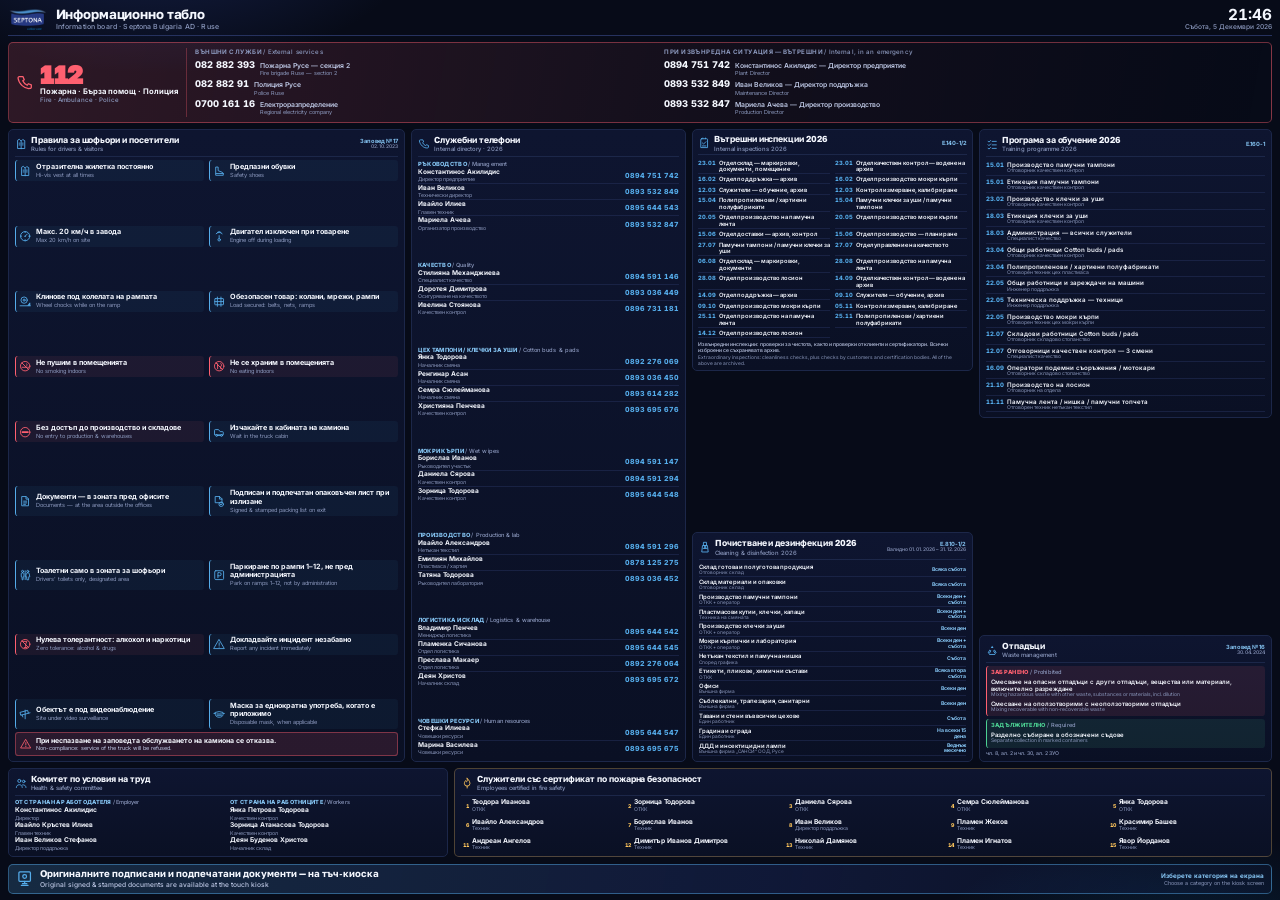
==== commit 7b04b809: "Extract all board content into editable content.js; fix residual text blur; show full programmes and" ====
--- a/apk/app/src/main/assets/web/index.html
+++ b/apk/app/src/main/assets/web/index.html
@@ -2,8 +2,8 @@
 <html lang="bg">
 <head>
   <meta charset="utf-8" />
-  <!-- Must be device-width: a fixed width=3840 combined with initial-scale=1 makes the
-       panel render only the top-left 1920x1080 of the page. -->
+  <!-- Must be device-width: a fixed width=3840 combined with initial-scale=1
+       makes the panel render only the top-left 1920x1080 of the page. -->
   <meta name="viewport" content="width=device-width, initial-scale=1, maximum-scale=1, minimum-scale=1, user-scalable=no, viewport-fit=cover" />
   <meta http-equiv="X-UA-Compatible" content="IE=edge" />
   <title>Septona Bulgaria — Информационно табло</title>
@@ -22,6 +22,7 @@
      ICON SPRITE
      ISO-7010-inspired pictograms. Stroke-based, inherit currentColor,
      so a single sprite serves every accent colour on the board.
+     Referenced from render.js by name, e.g. icon: 'vest' -> #i-vest.
      ============================================================ -->
 <svg class="sprite" aria-hidden="true" focusable="false">
   <defs>
@@ -145,286 +146,32 @@
       <path d="M12 2.6s5.4 4.6 5.4 9.8a5.4 5.4 0 01-10.8 0C6.6 9.6 9 7 9 7s.6 2.2 2 2.2c1.6 0 1.6-4.4 1-6.6z"/>
       <path d="M12 21.4v-4"/>
     </symbol>
+    <!-- cleaning -->
+    <symbol id="i-clean" viewBox="0 0 24 24">
+      <path d="M9.4 2.6h5.2v6.2H9.4z"/><path d="M7.6 8.8h8.8l1.5 12.6H6.1z"/>
+      <path d="M8.2 14.4h7.6"/><path d="M11 8.8v5.6M13 8.8v5.6"/>
+    </symbol>
+    <!-- inspection / check -->
+    <symbol id="i-check" viewBox="0 0 24 24">
+      <path d="M7 3.4h10a1.6 1.6 0 011.6 1.6v15.6H5.4V5A1.6 1.6 0 017 3.4z"/>
+      <path d="M8.6 11.6l2.2 2.2 4.6-4.6"/><path d="M8.6 17.4h6.8"/>
+      <path d="M9.4 3.4V2M14.6 3.4V2"/>
+    </symbol>
+    <!-- calendar -->
+    <symbol id="i-calendar" viewBox="0 0 24 24">
+      <rect x="3.6" y="5" width="16.8" height="15.4" rx="1.6"/>
+      <path d="M3.6 9.6h16.8"/><path d="M8 5V2.8M16 5V2.8"/>
+      <path d="M7.6 13.4h2.4M13.9 13.4h2.4M7.6 17h2.4M13.9 17h2.4"/>
+    </symbol>
   </defs>
 </svg>
-
-  <!-- ============ DOCS VIEW ============ -->
-  <section class="view view-docs is-active" id="docsView" aria-label="Информационно табло">
-    <div class="board" id="board">
-
-      <!-- ---------- HEADER ---------- -->
-      <header class="hdr">
-        <img class="hdr-logo" src="assets/septona-logo.png" alt="Septona Bulgaria" />
-        <div class="hdr-title">
-          <h1>Информационно табло</h1>
-          <p lang="en">Information board &middot; Septona Bulgaria AD &middot; Ruse</p>
-        </div>
-        <div class="hdr-meta">
-          <div class="hdr-clock" id="boardTime">--:--</div>
-          <div class="hdr-date" id="boardDate"></div>
-        </div>
-      </header>
-
-      <!-- ---------- EMERGENCY STRIP ---------- -->
-      <section class="emg" aria-label="Спешни телефони">
-        <div class="emg-112">
-          <svg class="emg-112-ico"><use href="#i-phone"/></svg>
-          <div class="emg-112-body">
-            <div class="emg-112-num">112</div>
-            <div class="emg-112-lbl">Пожарна &middot; Бърза помощ &middot; Полиция</div>
-            <div class="emg-112-lbl-en" lang="en">Fire &middot; Ambulance &middot; Police</div>
-          </div>
-        </div>
-
-        <div class="emg-grid">
-          <div class="emg-col">
-            <div class="emg-col-hd">Външни служби <span lang="en">/ External services</span></div>
-            <div class="emg-row">
-              <span class="emg-num">082 882 393</span>
-              <span class="emg-who">Пожарна Русе — секция 2<em lang="en">Fire brigade Ruse — section 2</em></span>
-            </div>
-            <div class="emg-row">
-              <span class="emg-num">082 882 91</span>
-              <span class="emg-who">Полиция Русе<em lang="en">Police Ruse</em></span>
-            </div>
-            <div class="emg-row">
-              <span class="emg-num">0700 161 16</span>
-              <span class="emg-who">Електроразпределение<em lang="en">Regional electricity company</em></span>
-            </div>
-          </div>
-
-          <div class="emg-col">
-            <div class="emg-col-hd">При извънредна ситуация — вътрешни <span lang="en">/ Internal, in an emergency</span></div>
-            <div class="emg-row">
-              <span class="emg-num">0894 751 742</span>
-              <span class="emg-who">Константинос Акилидис — Директор предприятие<em lang="en">Plant Director</em></span>
-            </div>
-            <div class="emg-row">
-              <span class="emg-num">0893 532 849</span>
-              <span class="emg-who">Иван Великов — Директор поддръжка<em lang="en">Maintenance Director</em></span>
-            </div>
-            <div class="emg-row">
-              <span class="emg-num">0893 532 847</span>
-              <span class="emg-who">Мариела Ачева — Директор производство<em lang="en">Production Director</em></span>
-            </div>
-          </div>
-        </div>
-      </section>
-
-      <!-- ---------- MAIN BAND ---------- -->
-      <div class="band">
-
-        <!-- ===== CARD: ORDER No.17 ===== -->
-        <section class="card card-rules">
-          <div class="card-hd">
-            <svg class="card-ico"><use href="#i-vest"/></svg>
-            <div class="card-hd-txt">
-              <h2>Правила за шофьори и посетители</h2>
-              <p lang="en">Rules for drivers &amp; visitors</p>
-            </div>
-            <span class="doc-ref">Заповед № 17<em>02.10.2023</em></span>
-          </div>
-
-          <ul class="rules">
-            <li><svg class="r-ico"><use href="#i-vest"/></svg><span class="r-bg">Отразителна жилетка постоянно</span><span class="r-en" lang="en">Hi-vis vest at all times</span></li>
-            <li><svg class="r-ico"><use href="#i-boot"/></svg><span class="r-bg">Предпазни обувки</span><span class="r-en" lang="en">Safety shoes</span></li>
-            <li><svg class="r-ico"><use href="#i-speed"/></svg><span class="r-bg">Макс. 20 км/ч в завода</span><span class="r-en" lang="en">Max 20 km/h on site</span></li>
-            <li><svg class="r-ico"><use href="#i-engine"/></svg><span class="r-bg">Двигател изключен при товарене</span><span class="r-en" lang="en">Engine off during loading</span></li>
-            <li><svg class="r-ico"><use href="#i-chock"/></svg><span class="r-bg">Клинове под колелата на рампата</span><span class="r-en" lang="en">Wheel chocks while on the ramp</span></li>
-            <li><svg class="r-ico"><use href="#i-strap"/></svg><span class="r-bg">Обезопасен товар: колани, мрежи, рампи</span><span class="r-en" lang="en">Load secured: belts, nets, ramps</span></li>
-            <li><svg class="r-ico r-no"><use href="#i-nosmoke"/></svg><span class="r-bg">Не пушим в помещенията</span><span class="r-en" lang="en">No smoking indoors</span></li>
-            <li><svg class="r-ico r-no"><use href="#i-noeat"/></svg><span class="r-bg">Не се храним в помещенията</span><span class="r-en" lang="en">No eating indoors</span></li>
-            <li><svg class="r-ico r-no"><use href="#i-noentry"/></svg><span class="r-bg">Без достъп до производство и складове</span><span class="r-en" lang="en">No entry to production &amp; warehouses</span></li>
-            <li><svg class="r-ico"><use href="#i-cabin"/></svg><span class="r-bg">Изчакайте в кабината на камиона</span><span class="r-en" lang="en">Wait in the truck cabin</span></li>
-            <li><svg class="r-ico"><use href="#i-doc"/></svg><span class="r-bg">Документи — в зоната пред офисите</span><span class="r-en" lang="en">Documents — at the area outside the offices</span></li>
-            <li><svg class="r-ico"><use href="#i-stamp"/></svg><span class="r-bg">Подписан и подпечатан опаковъчен лист при излизане</span><span class="r-en" lang="en">Signed &amp; stamped packing list on exit</span></li>
-            <li><svg class="r-ico"><use href="#i-toilet"/></svg><span class="r-bg">Тоалетни само в зоната за шофьори</span><span class="r-en" lang="en">Drivers&rsquo; toilets only, designated area</span></li>
-            <li><svg class="r-ico"><use href="#i-parking"/></svg><span class="r-bg">Паркиране по рампи 1&ndash;12, не пред администрацията</span><span class="r-en" lang="en">Park on ramps 1&ndash;12, not by administration</span></li>
-            <li><svg class="r-ico r-no"><use href="#i-noalcohol"/></svg><span class="r-bg">Нулева толерантност: алкохол и наркотици</span><span class="r-en" lang="en">Zero tolerance: alcohol &amp; drugs</span></li>
-            <li><svg class="r-ico"><use href="#i-alert"/></svg><span class="r-bg">Докладвайте инцидент незабавно</span><span class="r-en" lang="en">Report any incident immediately</span></li>
-            <li><svg class="r-ico"><use href="#i-cctv"/></svg><span class="r-bg">Обектът е под видеонаблюдение</span><span class="r-en" lang="en">Site under video surveillance</span></li>
-            <li><svg class="r-ico"><use href="#i-mask"/></svg><span class="r-bg">Маска за еднократна употреба, когато е приложимо</span><span class="r-en" lang="en">Disposable mask, when applicable</span></li>
-          </ul>
-
-          <p class="rules-warn">
-            <svg class="warn-ico"><use href="#i-alert"/></svg>
-            <span>При неспазване на заповедта обслужването на камиона се отказва.<em lang="en">Non-compliance: service of the truck will be refused.</em></span>
-          </p>
-        </section>
-
-        <!-- ===== CARD: PHONE DIRECTORY ===== -->
-        <section class="card card-dir">
-          <div class="card-hd">
-            <svg class="card-ico"><use href="#i-phone"/></svg>
-            <div class="card-hd-txt">
-              <h2>Служебни телефони</h2>
-              <p lang="en">Internal directory &middot; 2026</p>
-            </div>
-          </div>
-
-          <div class="dir">
-            <div class="dir-grp">
-              <h3>Ръководство <span lang="en">/ Management</span></h3>
-              <div class="dir-row"><b>Константинос Акилидис</b><i>Директор предприятие</i><span>0894 751 742</span></div>
-              <div class="dir-row"><b>Иван Великов</b><i>Технически директор</i><span>0893 532 849</span></div>
-              <div class="dir-row"><b>Ивайло Илиев</b><i>Главен техник</i><span>0895 644 543</span></div>
-              <div class="dir-row"><b>Мариела Ачева</b><i>Организатор производство</i><span>0893 532 847</span></div>
-            </div>
-
-            <div class="dir-grp">
-              <h3>Качество <span lang="en">/ Quality</span></h3>
-              <div class="dir-row"><b>Стилияна Механджиева</b><i>Специалист качество</i><span>0894 591 146</span></div>
-              <div class="dir-row"><b>Доротея Димитрова</b><i>Осигуряване на качеството</i><span>0893 036 449</span></div>
-              <div class="dir-row"><b>Ивелина Стоянова</b><i>Качествен контрол</i><span>0896 731 181</span></div>
-            </div>
-
-            <div class="dir-grp">
-              <h3>Цех тампони / клечки за уши <span lang="en">/ Cotton buds &amp; pads</span></h3>
-              <div class="dir-row"><b>Янка Тодорова</b><i>Началник смяна</i><span>0892 276 069</span></div>
-              <div class="dir-row"><b>Ренгинар Асан</b><i>Началник смяна</i><span>0893 036 450</span></div>
-              <div class="dir-row"><b>Семра Сюлейманова</b><i>Началник смяна</i><span>0893 614 282</span></div>
-              <div class="dir-row"><b>Християна Пенчева</b><i>Качествен контрол</i><span>0893 695 676</span></div>
-            </div>
-
-            <div class="dir-grp">
-              <h3>Мокри кърпи <span lang="en">/ Wet wipes</span></h3>
-              <div class="dir-row"><b>Борислав Иванов</b><i>Ръководител участък</i><span>0894 591 147</span></div>
-              <div class="dir-row"><b>Даниела Сярова</b><i>Качествен контрол</i><span>0894 591 294</span></div>
-              <div class="dir-row"><b>Зорница Тодорова</b><i>Качествен контрол</i><span>0895 644 548</span></div>
-            </div>
-
-            <div class="dir-grp">
-              <h3>Производство <span lang="en">/ Production &amp; lab</span></h3>
-              <div class="dir-row"><b>Ивайло Александров</b><i>Нетъкан текстил</i><span>0894 591 296</span></div>
-              <div class="dir-row"><b>Емилиян Михайлов</b><i>Пластмаса / хартия</i><span>0878 125 275</span></div>
-              <div class="dir-row"><b>Татяна Тодорова</b><i>Ръководител лаборатория</i><span>0893 036 452</span></div>
-            </div>
-
-            <div class="dir-grp">
-              <h3>Логистика и склад <span lang="en">/ Logistics &amp; warehouse</span></h3>
-              <div class="dir-row"><b>Владимир Пенчев</b><i>Мениджър логистика</i><span>0895 644 542</span></div>
-              <div class="dir-row"><b>Пламенка Сичанова</b><i>Отдел логистика</i><span>0895 644 545</span></div>
-              <div class="dir-row"><b>Преслава Макаер</b><i>Отдел логистика</i><span>0892 276 064</span></div>
-              <div class="dir-row"><b>Деян Христов</b><i>Началник склад</i><span>0893 695 672</span></div>
-            </div>
-
-            <div class="dir-grp">
-              <h3>Човешки ресурси <span lang="en">/ Human resources</span></h3>
-              <div class="dir-row"><b>Стефка Илиева</b><i>Човешки ресурси</i><span>0895 644 547</span></div>
-              <div class="dir-row"><b>Марина Василева</b><i>Човешки ресурси</i><span>0893 695 675</span></div>
-            </div>
-          </div>
-        </section>
-
-        <!-- ===== RIGHT STACK ===== -->
-        <div class="stack">
-
-          <!-- waste -->
-          <section class="card card-waste">
-            <div class="card-hd">
-              <svg class="card-ico"><use href="#i-waste"/></svg>
-              <div class="card-hd-txt">
-                <h2>Отпадъци</h2>
-                <p lang="en">Waste management</p>
-              </div>
-              <span class="doc-ref">Заповед № 16<em>30.04.2024</em></span>
-            </div>
-
-            <div class="wst-block wst-ban">
-              <div class="wst-lbl">Забранено <span lang="en">/ Prohibited</span></div>
-              <ul>
-                <li>Смесване на опасни отпадъци с други отпадъци, вещества или материали, включително разреждане<em lang="en">Mixing hazardous waste with other waste, substances or materials, incl. dilution</em></li>
-                <li>Смесване на оползотворими с неоползотворими отпадъци<em lang="en">Mixing recoverable with non-recoverable waste</em></li>
-              </ul>
-            </div>
-
-            <div class="wst-block wst-req">
-              <div class="wst-lbl">Задължително <span lang="en">/ Required</span></div>
-              <ul>
-                <li>Разделно събиране в обозначени съдове<em lang="en">Separate collection in marked containers</em></li>
-              </ul>
-            </div>
-            <p class="wst-legal">чл.&nbsp;8, ал.&nbsp;2 и чл.&nbsp;30, ал.&nbsp;2 ЗУО</p>
-          </section>
-
-          <!-- committee -->
-          <section class="card card-kut">
-            <div class="card-hd">
-              <svg class="card-ico"><use href="#i-people"/></svg>
-              <div class="card-hd-txt">
-                <h2>Комитет по условия на труд</h2>
-                <p lang="en">Health &amp; safety committee</p>
-              </div>
-            </div>
-            <div class="kut">
-              <div class="kut-side">
-                <h3>От работодателя <span lang="en">/ Employer</span></h3>
-                <p>Константинос Акилидис <i>Директор</i></p>
-                <p>Ивайло Кръстев Илиев <i>Главен техник</i></p>
-                <p>Иван Великов Стефанов <i>Директор поддръжка</i></p>
-              </div>
-              <div class="kut-side">
-                <h3>От работниците <span lang="en">/ Workers</span></h3>
-                <p>Янка Петрова Тодорова <i>Качествен контрол</i></p>
-                <p>Зорница Атанасова Тодорова <i>Качествен контрол</i></p>
-                <p>Деян Буденов Христов <i>Началник склад</i></p>
-              </div>
-            </div>
-            <p class="kut-fire">
-              <svg class="kut-fire-ico"><use href="#i-fire"/></svg>
-              <span><b>15</b> служители със сертификат за пожарна безопасност<em lang="en">15 employees certified in fire safety</em></span>
-            </p>
-          </section>
-
-          <!-- 2026 programmes -->
-          <section class="card card-prog">
-            <div class="card-hd">
-              <svg class="card-ico"><use href="#i-list"/></svg>
-              <div class="card-hd-txt">
-                <h2>Програми 2026</h2>
-                <p lang="en">2026 programmes</p>
-              </div>
-            </div>
-            <div class="prog">
-              <div class="prog-row">
-                <span class="prog-n">15</span>
-                <span class="prog-t">Обучения<em lang="en">Training topics</em></span>
-                <span class="prog-d">15.01 &ndash; 11.11.2026<em>E.160-1</em></span>
-              </div>
-              <div class="prog-row">
-                <span class="prog-n">28</span>
-                <span class="prog-t">Вътрешни инспекции<em lang="en">Internal inspections</em></span>
-                <span class="prog-d">23.01 &ndash; 14.12.2026<em>E.140-1/2</em></span>
-              </div>
-              <div class="prog-row">
-                <span class="prog-n">14</span>
-                <span class="prog-t">Зони по план за почистване и дезинфекция<em lang="en">Cleaning &amp; disinfection zones</em></span>
-                <span class="prog-d">01.01 &ndash; 31.12.2026<em>E.810-1/2</em></span>
-              </div>
-            </div>
-            <p class="prog-note">Извънредни инспекции: проверки за чистота и проверки от клиенти и сертификатори. ДДД — външна фирма „САНСИ“ ООД, Русе.<em lang="en">Extraordinary inspections: cleanliness checks, plus checks by customers and certification bodies.</em></p>
-          </section>
-
-        </div><!-- /stack -->
-      </div><!-- /band -->
-
-      <!-- ---------- FOOTER / KIOSK CTA ---------- -->
-      <footer class="cta">
-        <svg class="cta-ico"><use href="#i-kiosk"/></svg>
-        <div class="cta-txt">
-          <div class="cta-bg">Оригиналните подписани и подпечатани документи — на тъч&#8209;киоска</div>
-          <div class="cta-en" lang="en">Original signed &amp; stamped documents are available at the touch kiosk</div>
-        </div>
-        <div class="cta-hint">
-          <span>Изберете категория на екрана</span>
-          <em lang="en">Choose a category on the kiosk screen</em>
-        </div>
-      </footer>
-
-    </div><!-- /board -->
-  </section>
-
-  <!-- ============ SPLASH VIEW (burn-in relief) ============ -->
+  <!-- ============ DOCS VIEW ============
+       Intentionally empty. render.js builds this from the data in content.js,
+       so all edits happen in one plain-text file and cannot produce malformed
+       markup. -->
+  <section class="view view-docs is-active" id="docsView" aria-label="Информационно табло"></section>
+
+<!-- ============ SPLASH VIEW (burn-in relief) ============ -->
   <section class="view view-splash" id="splashView" aria-hidden="true">
     <div class="stage">
       <div class="bg-slide bg-slide-1 is-active" id="bgSlide1"></div>
@@ -444,6 +191,11 @@
     </div>
   </section>
 
+  <!-- content.js  = the ONLY file to edit for content changes
+       render.js   = turns that data into the board
+       app.js      = view cycling, clock, splash animation, burn-in drift -->
+  <script src="content.js"></script>
+  <script src="render.js"></script>
   <script src="app.js"></script>
 </body>
 </html>
--- a/apk/app/src/main/assets/web/style.css
+++ b/apk/app/src/main/assets/web/style.css
@@ -11,10 +11,25 @@
    to whatever the panel actually reports (1920@2x, 3840@1x, 1280@3x ...).
 
    This is deliberately NOT a `transform: scale()` approach: a scaled layer
-   can be rasterised once and then stretched by the compositor, which is
-   exactly the softness we are trying to eliminate. Reflowing instead means
-   glyphs are always rasterised at their true final size, so text lands on
-   the panel's real pixel grid and stays sharp.
+   is rasterised once and then stretched by the compositor, which is exactly
+   the softness we are trying to eliminate. Reflowing instead means glyphs are
+   always rasterised at their true final size, so text lands on the panel's
+   real pixel grid and stays sharp.
+
+   TEXT SHARPNESS — things that must NOT come back
+   ----------------------------------------------
+   1. No `transform` on any element that contains text. A transform promotes
+      the element to its own composited layer, and a fractional translate then
+      resamples that layer — every glyph in it goes soft. The burn-in drift is
+      therefore applied as whole-pixel `padding` from app.js, which reflows
+      instead of resampling.
+   2. No `-webkit-font-smoothing: antialiased`. That forces grayscale
+      antialiasing and visibly thins and softens text. Let the platform use
+      its normal (subpixel-capable) rasteriser.
+   3. No `text-rendering: optimizeLegibility`, which changes metrics for no
+      benefit here.
+   4. No `opacity` below 1 and no `filter` on text containers, for the same
+      layer-promotion reason as (1).
    ============================================================ */
 
 /* ---------- Fonts (bundled, offline) ----------
@@ -71,33 +86,28 @@
 
 /* ---------- Palette ----------
    Derived from the Septona logo: navy #263982, cyan #107cc0, sky #4d92ce.
-   Dark ground is deliberate on a signage panel: less emitted light in a
-   lit hall, lower burn-in energy, and higher perceived contrast for text. */
+   Dark ground is deliberate on a signage panel: less emitted light in a lit
+   hall, lower burn-in energy, higher perceived contrast for text. */
 :root {
   --navy-900: #070B18;
   --navy-850: #0A1024;
   --navy-800: #0E1530;
-  --navy-750: #131C3D;
-  --navy-700: #18224A;
   --line:     #26325F;
   --line-soft:#1C2749;
 
-  --ink:      #F2F5FD;
-  --ink-dim:  #B9C4E2;
-  --ink-mute: #8592B8;
-
-  --brand:    #4FA8E8;
-  --brand-dp: #263982;
-  --sky:      #7FC0F0;
-
-  --danger:   #FF5C6B;
-  --danger-dk:#3A1220;
-  --ok:       #46C98B;
-  --ok-dk:    #0C2B20;
-  --warn:     #FFC155;
-
-  --radius:   1.6rem;
-  --gap:      2.2rem;
+  --ink:      #F4F7FE;
+  --ink-dim:  #BDC7E4;
+  --ink-mute: #8B98BD;
+
+  --brand:    #55ACEA;
+  --sky:      #85C4F2;
+
+  --danger:   #FF6070;
+  --ok:       #4CD093;
+  --warn:     #FFC65C;
+
+  --radius:   1.5rem;
+  --gap:      1.9rem;
 }
 
 /* ---------- Reset & scaling root ---------- */
@@ -120,8 +130,6 @@
   background: var(--navy-900);
   color: var(--ink);
   font-family: 'InterB', 'Golos', system-ui, sans-serif;
-  -webkit-font-smoothing: antialiased;
-  text-rendering: optimizeLegibility;
   font-feature-settings: 'locl' 1, 'kern' 1, 'liga' 1;
   overscroll-behavior: none;
   -webkit-user-select: none; user-select: none;
@@ -130,24 +138,23 @@
 
 .sprite { position: absolute; width: 0; height: 0; overflow: hidden; }
 
-/* every <use> icon inherits these */
-svg use, svg symbol { }
 svg[class] {
   fill: none;
   stroke: currentColor;
   stroke-width: 1.7;
   stroke-linecap: round;
   stroke-linejoin: round;
-  vector-effect: non-scaling-stroke;
-}
-
-/* ---------- View switching ---------- */
-.view {
-  position: absolute; inset: 0;
-  opacity: 0; visibility: hidden;
-  transition: opacity 900ms ease;
-}
-.view.is-active { opacity: 1; visibility: visible; }
+}
+
+/* ---------- View switching ----------
+   `visibility` + `display` rather than opacity on the docs view: an animating
+   opacity layer resamples its text. The docs view crossfades via the splash
+   sitting on top of it instead. */
+.view { position: absolute; inset: 0; }
+.view-docs   { visibility: hidden; }
+.view-docs.is-active { visibility: visible; }
+.view-splash { opacity: 0; visibility: hidden; transition: opacity 900ms ease; z-index: 2; }
+.view-splash.is-active { opacity: 1; visibility: visible; }
 
 /* ============================================================
    DOCS VIEW — the board
@@ -157,321 +164,273 @@
 .board {
   position: absolute; inset: 0;
   display: grid;
-  grid-template-rows: auto auto 1fr auto;
+  grid-template-rows: auto auto minmax(0, 1fr) auto auto;
   gap: var(--gap);
-  padding: 2.4rem 2.8rem 2.2rem;
-  /* Sub-pixel anti-burn-in drift, ±3px over 10 min. */
-  animation: drift 600s ease-in-out infinite;
-  /* Soft brand wash so the dark ground is not flat black. */
+  /* app.js nudges these by whole pixels for burn-in relief. */
+  padding: 2rem 2.4rem 1.8rem;
   background:
-    radial-gradient(120rem 70rem at 12% -10%, rgba(38,57,130,.55), transparent 70%),
-    radial-gradient(110rem 60rem at 92% 108%, rgba(16,124,192,.22), transparent 72%),
+    radial-gradient(120rem 70rem at 12% -10%, rgba(38,57,130,.5), transparent 70%),
+    radial-gradient(110rem 60rem at 92% 108%, rgba(16,124,192,.2), transparent 72%),
     var(--navy-900);
-}
-@keyframes drift {
-  0%,100% { transform: translate(0,0); }
-  25%     { transform: translate(3px,-2px); }
-  50%     { transform: translate(-2px,3px); }
-  75%     { transform: translate(2px,2px); }
 }
 
 /* ---------- Header ---------- */
 .hdr {
-  display: grid;
-  grid-template-columns: auto 1fr auto;
-  align-items: center;
-  gap: 2.4rem;
-  padding-bottom: 1.6rem;
+  display: grid; grid-template-columns: auto 1fr auto;
+  align-items: center; gap: 2.2rem;
+  padding-bottom: 1.1rem;
   border-bottom: 0.2rem solid var(--line);
 }
-.hdr-logo { height: 7.6rem; width: auto; display: block; }
+.hdr-logo { height: 6.4rem; width: auto; display: block; }
 .hdr-title h1 {
   margin: 0;
   font-family: 'Golos', 'InterB', sans-serif;
-  font-weight: 700;
-  font-size: 4.6rem;
-  line-height: 1.05;
-  letter-spacing: -0.01em;
-  color: var(--ink);
+  font-weight: 700; font-size: 4rem; line-height: 1.05;
+  letter-spacing: -0.01em; color: var(--ink);
 }
 .hdr-title p {
-  margin: 0.5rem 0 0;
-  font-size: 2.4rem;
-  font-weight: 500;
-  color: var(--ink-mute);
-  letter-spacing: 0.02em;
+  margin: .35rem 0 0;
+  font-size: 2.1rem; font-weight: 500; color: var(--ink-mute); letter-spacing: .02em;
 }
 .hdr-meta { text-align: right; }
 .hdr-clock {
-  font-size: 5.4rem; font-weight: 700; line-height: 1;
-  font-variant-numeric: tabular-nums lining-nums;
-  color: var(--ink);
-}
-.hdr-date {
-  margin-top: 0.6rem;
-  font-size: 2.2rem; font-weight: 500; color: var(--ink-mute);
-}
+  font-size: 4.6rem; font-weight: 700; line-height: 1;
+  font-variant-numeric: tabular-nums lining-nums; color: var(--ink);
+}
+.hdr-date { margin-top: .4rem; font-size: 2rem; font-weight: 500; color: var(--ink-mute); }
 
 /* ---------- Emergency strip ---------- */
 .emg {
-  display: grid;
-  grid-template-columns: auto 1fr;
-  gap: 2.6rem;
-  align-items: stretch;
-  padding: 2rem 2.4rem;
+  display: grid; grid-template-columns: auto 1fr;
+  gap: 2.4rem; align-items: stretch;
+  padding: 1.5rem 2.2rem;
   border-radius: var(--radius);
-  background: linear-gradient(100deg, rgba(255,92,107,.16), rgba(255,92,107,.05) 55%, transparent);
-  border: 0.2rem solid rgba(255,92,107,.42);
-}
-.emg-112 { display: flex; align-items: center; gap: 2rem; padding-right: 2.6rem; border-right: 0.2rem solid rgba(255,92,107,.3); }
-.emg-112-ico { width: 6.4rem; height: 6.4rem; color: var(--danger); stroke-width: 1.6; flex: none; }
+  background: linear-gradient(100deg, rgba(255,96,112,.16), rgba(255,96,112,.05) 55%, transparent);
+  border: 0.2rem solid rgba(255,96,112,.42);
+}
+.emg-112 {
+  display: flex; align-items: center; gap: 1.8rem;
+  padding-right: 2.4rem; border-right: 0.2rem solid rgba(255,96,112,.3);
+}
+.emg-112-ico { width: 5.4rem; height: 5.4rem; color: var(--danger); stroke-width: 1.6; flex: none; }
 .emg-112-num {
   font-family: 'Golos', sans-serif;
-  font-size: 9.6rem; font-weight: 900; line-height: .92;
-  color: var(--danger); letter-spacing: -0.02em;
-  font-variant-numeric: lining-nums;
-}
-.emg-112-lbl    { font-size: 2.5rem; font-weight: 700; color: var(--ink); margin-top: .4rem; }
-.emg-112-lbl-en { font-size: 2rem;   font-weight: 500; color: var(--ink-mute); }
-
-.emg-grid { display: grid; grid-template-columns: 1fr 1.28fr; gap: 2.6rem; }
+  font-size: 8rem; font-weight: 900; line-height: .92;
+  color: var(--danger); letter-spacing: -0.02em; font-variant-numeric: lining-nums;
+}
+.emg-112-lbl    { font-size: 2.3rem; font-weight: 700; color: var(--ink); margin-top: .3rem; }
+.emg-112-lbl-en { font-size: 1.85rem; font-weight: 500; color: var(--ink-mute); }
+
+.emg-grid { display: grid; grid-template-columns: 1fr 1.3fr; gap: 2.4rem; }
 .emg-col-hd {
-  font-size: 1.95rem; font-weight: 700; letter-spacing: .08em; text-transform: uppercase;
-  color: var(--ink-mute); margin-bottom: 1rem;
+  font-size: 1.85rem; font-weight: 700; letter-spacing: .07em; text-transform: uppercase;
+  color: var(--ink-mute); margin-bottom: .7rem;
 }
 .emg-col-hd span { font-weight: 500; text-transform: none; letter-spacing: .02em; }
 .emg-row {
-  display: grid; grid-template-columns: auto 1fr; gap: 1.6rem;
-  align-items: baseline; padding: .42rem 0;
+  display: grid; grid-template-columns: auto 1fr; gap: 1.4rem;
+  align-items: baseline; padding: .3rem 0;
 }
 .emg-num {
-  font-size: 3rem; font-weight: 800; color: var(--ink);
+  font-size: 2.8rem; font-weight: 800; color: var(--ink);
   font-variant-numeric: tabular-nums lining-nums; white-space: nowrap;
 }
-.emg-who { font-size: 2.15rem; font-weight: 600; color: var(--ink-dim); line-height: 1.2; }
-.emg-who em { display: block; font-style: normal; font-size: 1.75rem; font-weight: 400; color: var(--ink-mute); }
-
-/* ---------- Main band ---------- */
+.emg-who { font-size: 2.05rem; font-weight: 600; color: var(--ink-dim); line-height: 1.2; }
+.emg-who em { display: block; font-style: normal; font-size: 1.65rem; font-weight: 400; color: var(--ink-mute); }
+
+/* ---------- Main band: 4 columns ----------
+   1 rules · 2 directory · 3 training + cleaning · 4 inspections + waste  */
 .band {
   display: grid;
-  grid-template-columns: 1.62fr 1.16fr 0.94fr;
+  grid-template-columns: 1.30fr 0.90fr 0.92fr 0.96fr;
   gap: var(--gap);
   min-height: 0;
 }
+/* space-between, not start: the two cards in a stack then sit flush with the
+   top and bottom of the band, so all four columns share the same baseline and
+   any slack shows as one clean gutter instead of a ragged bottom edge. */
+.stack { display: grid; grid-auto-rows: min-content; gap: var(--gap);
+         min-height: 0; align-content: space-between; }
 
 .card {
-  display: flex; flex-direction: column;
-  min-height: 0;
-  padding: 1.9rem 2.1rem;
+  display: flex; flex-direction: column; min-height: 0;
+  padding: 1.5rem 1.7rem;
   border-radius: var(--radius);
   background: linear-gradient(180deg, var(--navy-800), var(--navy-850));
   border: 0.2rem solid var(--line-soft);
 }
 .card-hd {
   display: grid; grid-template-columns: auto 1fr auto;
-  align-items: center; gap: 1.5rem;
-  padding-bottom: 1.3rem; margin-bottom: 1.5rem;
+  align-items: center; gap: 1.2rem;
+  padding-bottom: .95rem; margin-bottom: 1.1rem;
   border-bottom: 0.2rem solid var(--line-soft);
 }
-.card-ico { width: 4.4rem; height: 4.4rem; color: var(--brand); flex: none; }
+.card-ico { width: 3.7rem; height: 3.7rem; color: var(--brand); flex: none; }
 .card-hd-txt h2 {
-  margin: 0;
-  font-family: 'Golos', sans-serif;
-  font-size: 3.15rem; font-weight: 700; line-height: 1.1; color: var(--ink);
+  margin: 0; font-family: 'Golos', sans-serif;
+  font-size: 2.62rem; font-weight: 700; line-height: 1.1; color: var(--ink);
   letter-spacing: -0.005em;
 }
-.card-hd-txt p {
-  margin: .3rem 0 0;
-  font-size: 2rem; font-weight: 500; color: var(--ink-mute);
-}
+.card-hd-txt p { margin: .18rem 0 0; font-size: 1.78rem; font-weight: 500; color: var(--ink-mute); }
 .doc-ref {
-  text-align: right; font-size: 1.9rem; font-weight: 700; color: var(--sky);
+  text-align: right; font-size: 1.72rem; font-weight: 700; color: var(--sky);
   line-height: 1.15; white-space: nowrap;
 }
-.doc-ref em { display: block; font-style: normal; font-size: 1.65rem; font-weight: 500; color: var(--ink-mute); }
-
-/* ---------- Rules (Order No.17) ---------- */
+.doc-ref em { display: block; font-style: normal; font-size: 1.5rem; font-weight: 500; color: var(--ink-mute); }
+.card-note {
+  margin: .8rem 0 0; font-size: 1.52rem; font-weight: 500; color: var(--ink-dim); line-height: 1.24;
+}
+.card-note em {
+  display: block; font-style: normal; font-weight: 400; font-size: 1.46rem;
+  color: var(--ink-mute); margin-top: .15rem;
+}
+
+/* ---------- Rules (Order No.17) — the one zone that stays large ---------- */
 .rules {
   list-style: none; margin: 0; padding: 0;
-  display: grid;
-  grid-template-columns: 1fr 1fr;
-  gap: .95rem 1.7rem;
-  flex: 1 1 auto; min-height: 0;
-  /* Distribute the 18 chips down the full column instead of stacking them at
-     the top and leaving a dead band above the warning banner. */
-  align-content: space-between;
+  display: grid; grid-template-columns: 1fr 1fr;
+  gap: .85rem 1.5rem;
+  flex: 1 1 auto; min-height: 0; align-content: space-between;
 }
 .rules li {
-  display: grid;
-  grid-template-columns: auto 1fr;
-  grid-template-rows: auto auto;
-  column-gap: 1.5rem;
-  align-items: center;
-  padding: .88rem 1.15rem;
-  border-radius: 1.1rem;
-  background: rgba(79,168,232,.055);
-  border-left: .38rem solid var(--brand);
-}
-.r-ico {
-  grid-row: 1 / span 2; width: 4.1rem; height: 4.1rem;
-  color: var(--brand); stroke-width: 1.75; flex: none;
-}
-.r-no { color: var(--danger); }
-.rules li:has(.r-no) { background: rgba(255,92,107,.07); border-left-color: var(--danger); }
-.r-bg {
-  font-size: 2.35rem; font-weight: 700; line-height: 1.18; color: var(--ink);
-  align-self: end;
-}
-.r-en {
-  font-size: 1.85rem; font-weight: 400; line-height: 1.2; color: var(--ink-mute);
-  align-self: start; margin-top: .2rem;
-}
+  display: grid; grid-template-columns: auto 1fr; grid-template-rows: auto auto;
+  column-gap: 1.3rem; align-items: center;
+  padding: .8rem 1.05rem; border-radius: 1rem;
+  background: rgba(85,172,234,.055);
+  border-left: .36rem solid var(--brand);
+}
+.r-ico { grid-row: 1 / span 2; width: 3.7rem; height: 3.7rem; color: var(--brand); stroke-width: 1.75; flex: none; }
+.rules li.is-danger { background: rgba(255,96,112,.07); border-left-color: var(--danger); }
+.rules li.is-danger .r-ico { color: var(--danger); }
+.r-bg { font-size: 2.16rem; font-weight: 700; line-height: 1.18; color: var(--ink); align-self: end; }
+.r-en { font-size: 1.7rem; font-weight: 400; line-height: 1.2; color: var(--ink-mute); align-self: start; margin-top: .15rem; }
 .rules-warn {
-  display: grid; grid-template-columns: auto 1fr; gap: 1.4rem; align-items: center;
-  margin: 1.3rem 0 0; padding: 1.15rem 1.5rem;
-  border-radius: 1.1rem;
-  background: rgba(255,92,107,.13);
-  border: .18rem solid rgba(255,92,107,.4);
-}
-.warn-ico { width: 4rem; height: 4rem; color: var(--danger); flex: none; }
-.rules-warn span { font-size: 2.3rem; font-weight: 700; color: var(--ink); line-height: 1.2; }
-.rules-warn em { display: block; font-style: normal; font-size: 1.8rem; font-weight: 400; color: var(--ink-dim); }
+  display: grid; grid-template-columns: auto 1fr; gap: 1.2rem; align-items: center;
+  margin: 1.1rem 0 0; padding: 1rem 1.3rem; border-radius: 1rem;
+  background: rgba(255,96,112,.13); border: .18rem solid rgba(255,96,112,.4);
+}
+.warn-ico { width: 3.5rem; height: 3.5rem; color: var(--danger); flex: none; }
+.rules-warn span { font-size: 2.08rem; font-weight: 700; color: var(--ink); line-height: 1.2; }
+.rules-warn em { display: block; font-style: normal; font-size: 1.65rem; font-weight: 400; color: var(--ink-dim); }
 
 /* ---------- Directory ---------- */
-.dir {
-  flex: 1 1 auto; min-height: 0;
-  display: grid; align-content: space-between;
-  gap: .78rem;
-}
+.dir { flex: 1 1 auto; min-height: 0; display: grid; align-content: space-between; gap: .45rem; }
 .dir-grp h3 {
-  margin: 0 0 .34rem;
-  font-size: 1.92rem; font-weight: 800; letter-spacing: .05em; text-transform: uppercase;
-  color: var(--sky);
+  margin: 0 0 .22rem;
+  font-size: 1.72rem; font-weight: 800; letter-spacing: .05em; text-transform: uppercase; color: var(--sky);
 }
 .dir-grp h3 span { font-weight: 500; text-transform: none; letter-spacing: .01em; color: var(--ink-mute); }
 .dir-row {
-  display: grid;
-  grid-template-columns: 1fr auto;
+  display: grid; grid-template-columns: 1fr auto;
   grid-template-areas: 'name tel' 'role tel';
-  column-gap: 1.4rem;
-  align-items: center;
-  padding: .34rem 0;
-  border-bottom: .12rem solid rgba(38,50,95,.55);
+  column-gap: 1.2rem; align-items: center;
+  padding: .26rem 0; border-bottom: .12rem solid rgba(38,50,95,.5);
 }
 .dir-grp .dir-row:last-child { border-bottom: 0; }
-.dir-row b {
-  grid-area: name;
-  font-size: 2.12rem; font-weight: 700; color: var(--ink); line-height: 1.14;
-}
-.dir-row i {
-  grid-area: role; font-style: normal;
-  font-size: 1.72rem; font-weight: 400; color: var(--ink-mute); line-height: 1.14;
-}
+.dir-row b { grid-area: name; font-size: 1.96rem; font-weight: 700; color: var(--ink); line-height: 1.14; }
+.dir-row i { grid-area: role; font-style: normal; font-size: 1.58rem; font-weight: 400; color: var(--ink-mute); line-height: 1.14; }
 .dir-row span {
-  grid-area: tel;
-  font-size: 2.3rem; font-weight: 800; color: var(--brand);
+  grid-area: tel; font-size: 2.1rem; font-weight: 800; color: var(--brand);
   font-variant-numeric: tabular-nums lining-nums; white-space: nowrap;
 }
 
-/* ---------- Right stack ---------- */
-.stack { display: grid; grid-template-rows: auto auto 1fr; gap: var(--gap); min-height: 0; }
-
-/* waste */
-.wst-block { padding: 1.15rem 1.4rem; border-radius: 1.1rem; margin-bottom: 1.1rem; }
-.wst-ban { background: rgba(255,92,107,.1);  border-left: .38rem solid var(--danger); }
-.wst-req { background: rgba(70,201,139,.1);  border-left: .38rem solid var(--ok); margin-bottom: .9rem; }
-.wst-lbl {
-  font-size: 1.9rem; font-weight: 800; letter-spacing: .07em; text-transform: uppercase;
-  margin-bottom: .6rem;
-}
+/* ---------- Date-led lists: training + inspections ---------- */
+.dlist { flex: 1 1 auto; min-height: 0; display: grid; align-content: space-between; gap: .3rem; }
+.dlist.is-2col { grid-template-columns: 1fr 1fr; column-gap: 1.4rem; align-content: start; }
+.dl-row {
+  display: grid; grid-template-columns: auto 1fr; gap: 1rem; align-items: baseline;
+  padding: .3rem 0; border-bottom: .12rem solid rgba(38,50,95,.5);
+}
+.dl-date {
+  font-size: 1.82rem; font-weight: 800; color: var(--brand);
+  font-variant-numeric: tabular-nums lining-nums; white-space: nowrap;
+}
+.dl-txt { font-size: 1.86rem; font-weight: 600; color: var(--ink); line-height: 1.16; }
+.dl-txt em { display: block; font-style: normal; font-size: 1.5rem; font-weight: 400; color: var(--ink-mute); line-height: 1.14; }
+
+/* The inspections table is the densest thing on the board (25 rows in two
+   sub-columns) and shares its column with the cleaning schedule, so it runs
+   one notch tighter than the training list, which sits in a roomier column. */
+.card-insp { padding: 1.25rem 1.4rem; }
+.card-insp .card-hd { padding-bottom: .8rem; margin-bottom: .85rem; }
+.card-insp .dl-row { padding: .13rem 0; }
+.card-insp .dl-txt { font-size: 1.74rem; line-height: 1.13; }
+.card-insp .dl-txt em { font-size: 1.42rem; }
+.card-insp .dl-date { font-size: 1.74rem; }
+
+/* ---------- Cleaning schedule ---------- */
+.clean { flex: 1 1 auto; min-height: 0; display: grid; align-content: space-between; gap: .3rem; }
+.cl-row {
+  display: grid; grid-template-columns: 1fr auto; gap: 1.1rem; align-items: center;
+  padding: .17rem 0; border-bottom: .12rem solid rgba(38,50,95,.5);
+}
+.cl-zone { font-size: 1.78rem; font-weight: 600; color: var(--ink); line-height: 1.09; }
+.cl-zone em { display: block; font-style: normal; font-size: 1.42rem; font-weight: 400; color: var(--ink-mute); line-height: 1.12; }
+.cl-freq {
+  font-size: 1.54rem; font-weight: 700; color: var(--sky); text-align: right;
+  line-height: 1.14; max-width: 12.5rem;
+}
+
+/* ---------- Waste ---------- */
+.wst-block { padding: .95rem 1.2rem; border-radius: 1rem; margin-bottom: .85rem; }
+.wst-ban { background: rgba(255,96,112,.1); border-left: .36rem solid var(--danger); }
+.wst-req { background: rgba(76,208,147,.1); border-left: .36rem solid var(--ok); margin-bottom: .7rem; }
+.wst-lbl { font-size: 1.7rem; font-weight: 800; letter-spacing: .06em; text-transform: uppercase; margin-bottom: .4rem; }
 .wst-ban .wst-lbl { color: var(--danger); }
 .wst-req .wst-lbl { color: var(--ok); }
 .wst-lbl span { font-weight: 500; text-transform: none; letter-spacing: .01em; color: var(--ink-mute); }
 .wst-block ul { list-style: none; margin: 0; padding: 0; }
-.wst-block li {
-  font-size: 2.05rem; font-weight: 600; color: var(--ink); line-height: 1.2;
-  padding: .38rem 0;
-}
-.wst-block li em {
-  display: block; font-style: normal;
-  font-size: 1.68rem; font-weight: 400; color: var(--ink-mute); line-height: 1.18;
-}
-.wst-legal { margin: 0; font-size: 1.72rem; font-weight: 500; color: var(--ink-mute); }
-
-/* committee */
-.kut { display: grid; gap: 1.1rem; }
+.wst-block li { font-size: 1.82rem; font-weight: 600; color: var(--ink); line-height: 1.18; padding: .28rem 0; }
+.wst-block li em { display: block; font-style: normal; font-size: 1.5rem; font-weight: 400; color: var(--ink-mute); line-height: 1.14; }
+.wst-legal { margin: 0; font-size: 1.55rem; font-weight: 500; color: var(--ink-mute); }
+
+/* ---------- People band: committee + every certified employee ---------- */
+.pband { display: grid; grid-template-columns: 0.86fr 1.6fr; gap: var(--gap); min-height: 0; }
+
+.kut { flex: 1 1 auto; min-height: 0; display: grid; grid-template-columns: 1fr 1fr;
+       gap: 1.4rem; align-content: space-between; }
 .kut-side h3 {
-  margin: 0 0 .4rem;
-  font-size: 1.88rem; font-weight: 800; letter-spacing: .05em; text-transform: uppercase; color: var(--sky);
+  margin: 0 0 .3rem;
+  font-size: 1.68rem; font-weight: 800; letter-spacing: .05em; text-transform: uppercase; color: var(--sky);
 }
 .kut-side h3 span { font-weight: 500; text-transform: none; letter-spacing: .01em; color: var(--ink-mute); }
-.kut-side p {
-  margin: 0; padding: .3rem 0;
-  font-size: 2.02rem; font-weight: 700; color: var(--ink); line-height: 1.16;
-}
-.kut-side p i {
-  font-style: normal; font-weight: 400; font-size: 1.72rem; color: var(--ink-mute);
-  display: block;
-}
-.kut-fire {
-  display: grid; grid-template-columns: auto 1fr; gap: 1.2rem; align-items: center;
-  margin: 1.2rem 0 0; padding: 1.05rem 1.3rem;
-  border-radius: 1.1rem;
-  background: rgba(255,193,85,.1); border: .18rem solid rgba(255,193,85,.34);
-}
-.kut-fire-ico { width: 3.6rem; height: 3.6rem; color: var(--warn); flex: none; }
-.kut-fire span { font-size: 1.98rem; font-weight: 600; color: var(--ink); line-height: 1.2; }
-.kut-fire span b { font-size: 2.5rem; font-weight: 800; color: var(--warn); }
-.kut-fire em { display: block; font-style: normal; font-size: 1.65rem; font-weight: 400; color: var(--ink-mute); }
-
-/* programmes */
-.prog { display: grid; gap: .85rem; align-content: start; }
-.card-prog { justify-content: space-between; }
-.prog-row {
-  display: grid; grid-template-columns: auto 1fr auto;
-  gap: 1.3rem; align-items: center;
-  padding: .95rem 1.2rem; border-radius: 1.1rem;
-  background: rgba(79,168,232,.07);
-  border-left: .38rem solid var(--brand);
-}
-.prog-n {
-  font-family: 'Golos', sans-serif;
-  font-size: 3.6rem; font-weight: 900; line-height: 1; color: var(--brand);
-  font-variant-numeric: lining-nums; min-width: 5.4rem; text-align: center;
-}
-.prog-t { font-size: 2.02rem; font-weight: 700; color: var(--ink); line-height: 1.16; }
-.prog-t em { display: block; font-style: normal; font-size: 1.66rem; font-weight: 400; color: var(--ink-mute); }
-.prog-d {
-  text-align: right; font-size: 1.86rem; font-weight: 700; color: var(--ink-dim);
-  font-variant-numeric: tabular-nums lining-nums; white-space: nowrap; line-height: 1.16;
-}
-.prog-d em { display: block; font-style: normal; font-size: 1.58rem; font-weight: 500; color: var(--ink-mute); }
-.prog-note {
-  margin: 1.1rem 0 0; font-size: 1.76rem; font-weight: 500; color: var(--ink-dim); line-height: 1.24;
-}
-.prog-note em { display: block; font-style: normal; font-weight: 400; font-size: 1.6rem; color: var(--ink-mute); margin-top: .2rem; }
+.kut-side p { margin: 0; padding: .2rem 0; font-size: 1.98rem; font-weight: 700; color: var(--ink); line-height: 1.16; }
+.kut-side p i { font-style: normal; font-weight: 400; font-size: 1.58rem; color: var(--ink-mute); display: block; }
+
+.fire-grid {
+  flex: 1 1 auto; min-height: 0;
+  display: grid; grid-template-columns: repeat(5, 1fr);
+  gap: .5rem 1.4rem; align-content: space-between;
+}
+.fire-row { display: grid; grid-template-columns: auto 1fr; gap: .9rem; align-items: center; }
+.fire-n {
+  font-size: 1.58rem; font-weight: 800; color: var(--warn);
+  font-variant-numeric: tabular-nums lining-nums;
+  min-width: 2.4rem; text-align: right;
+}
+.fire-who { font-size: 2rem; font-weight: 700; color: var(--ink); line-height: 1.14; }
+.fire-who em { display: block; font-style: normal; font-size: 1.56rem; font-weight: 400; color: var(--ink-mute); }
+.card-fire .card-ico { color: var(--warn); }
+.card-fire { border-color: rgba(255,198,92,.28); }
 
 /* ---------- Footer CTA ---------- */
 .cta {
   display: grid; grid-template-columns: auto 1fr auto;
-  align-items: center; gap: 2.2rem;
-  padding: 1.7rem 2.4rem;
-  border-radius: var(--radius);
-  background: linear-gradient(100deg, rgba(79,168,232,.2), rgba(38,57,130,.3) 60%, rgba(38,57,130,.1));
-  border: .2rem solid rgba(79,168,232,.46);
-}
-.cta-ico { width: 6rem; height: 6rem; color: var(--brand); flex: none; stroke-width: 1.6; }
-.cta-bg {
-  font-family: 'Golos', sans-serif;
-  font-size: 3.3rem; font-weight: 700; color: var(--ink); line-height: 1.12;
-}
-.cta-en { margin-top: .35rem; font-size: 2.25rem; font-weight: 500; color: var(--ink-dim); }
+  align-items: center; gap: 2rem;
+  padding: 1.3rem 2.2rem; border-radius: var(--radius);
+  background: linear-gradient(100deg, rgba(85,172,234,.2), rgba(38,57,130,.3) 60%, rgba(38,57,130,.1));
+  border: .2rem solid rgba(85,172,234,.46);
+}
+.cta-ico { width: 5.2rem; height: 5.2rem; color: var(--brand); flex: none; stroke-width: 1.6; }
+.cta-bg { font-family: 'Golos', sans-serif; font-size: 2.9rem; font-weight: 700; color: var(--ink); line-height: 1.12; }
+.cta-en { margin-top: .25rem; font-size: 2rem; font-weight: 500; color: var(--ink-dim); }
 .cta-hint { text-align: right; }
-.cta-hint span { display: block; font-size: 2.1rem; font-weight: 700; color: var(--sky); }
-.cta-hint em { font-style: normal; font-size: 1.8rem; font-weight: 400; color: var(--ink-mute); }
+.cta-hint span { display: block; font-size: 1.9rem; font-weight: 700; color: var(--sky); }
+.cta-hint em { font-style: normal; font-size: 1.62rem; font-weight: 400; color: var(--ink-mute); }
 
 /* ============================================================
-   SPLASH VIEW — burn-in relief (unchanged behaviour)
+   SPLASH VIEW — burn-in relief
+   Transforms and opacity are fine here: it is imagery, not text.
    ============================================================ */
 .view-splash { background: #0a1420; }
 .stage { position: absolute; inset: 0; overflow: hidden; }
@@ -501,8 +460,7 @@
 .particles { position: absolute; inset: 0; }
 .particle {
   position: absolute; border-radius: 50%;
-  background: #fff;
-  box-shadow: 0 0 1.2rem rgba(255,255,255,.75);
+  background: #fff; box-shadow: 0 0 1.2rem rgba(255,255,255,.75);
   animation-name: rise; animation-timing-function: linear; animation-iteration-count: infinite;
 }
 @keyframes rise {
@@ -522,10 +480,7 @@
   color: rgba(255,255,255,.86); text-shadow: 0 .2rem 1.6rem rgba(0,0,0,.5);
 }
 
-.logo-center {
-  position: absolute; inset: 0;
-  display: flex; align-items: center; justify-content: center;
-}
+.logo-center { position: absolute; inset: 0; display: flex; align-items: center; justify-content: center; }
 .logo-img {
   width: 46rem; height: auto;
   filter: drop-shadow(0 1.2rem 4rem rgba(0,0,0,.45));
@@ -537,5 +492,5 @@
 }
 
 @media (prefers-reduced-motion: reduce) {
-  .board, .bg-slide, .logo-img, .particle { animation: none !important; }
-}
+  .bg-slide, .logo-img, .particle { animation: none !important; }
+}
